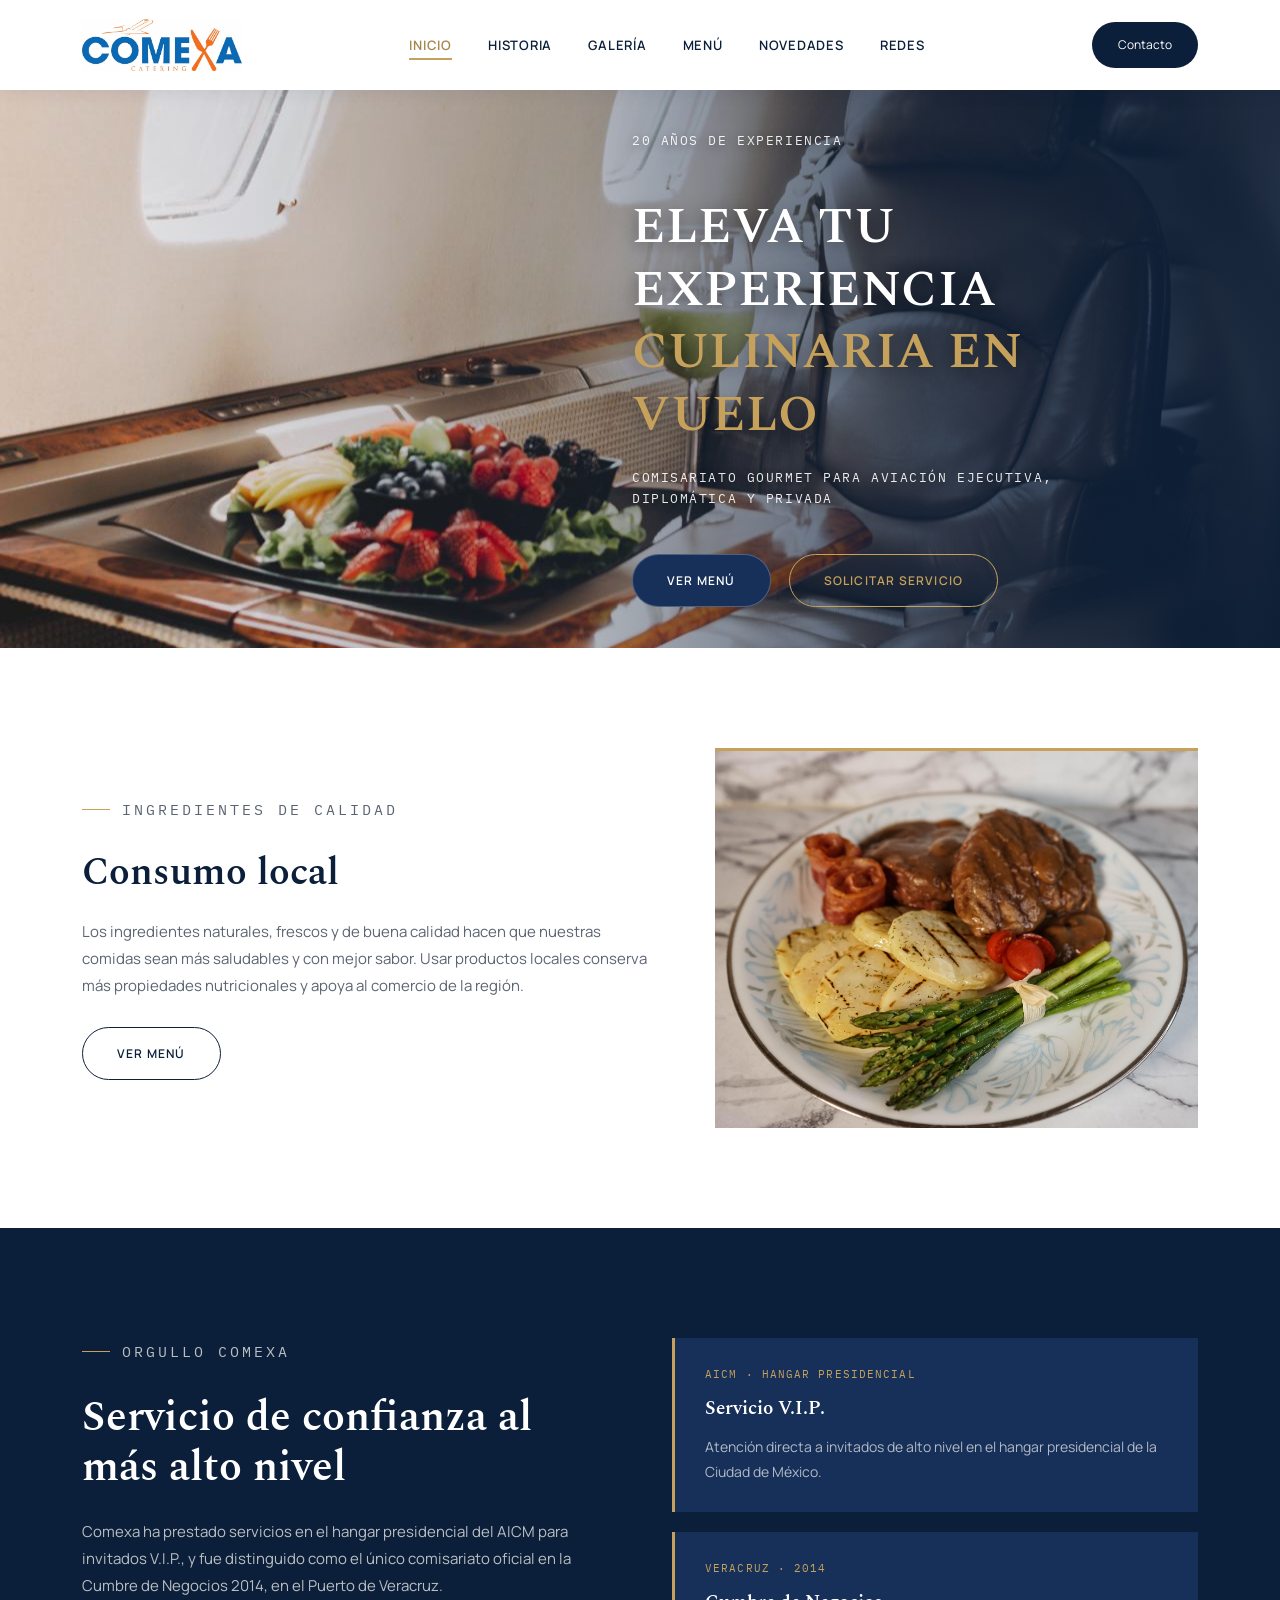
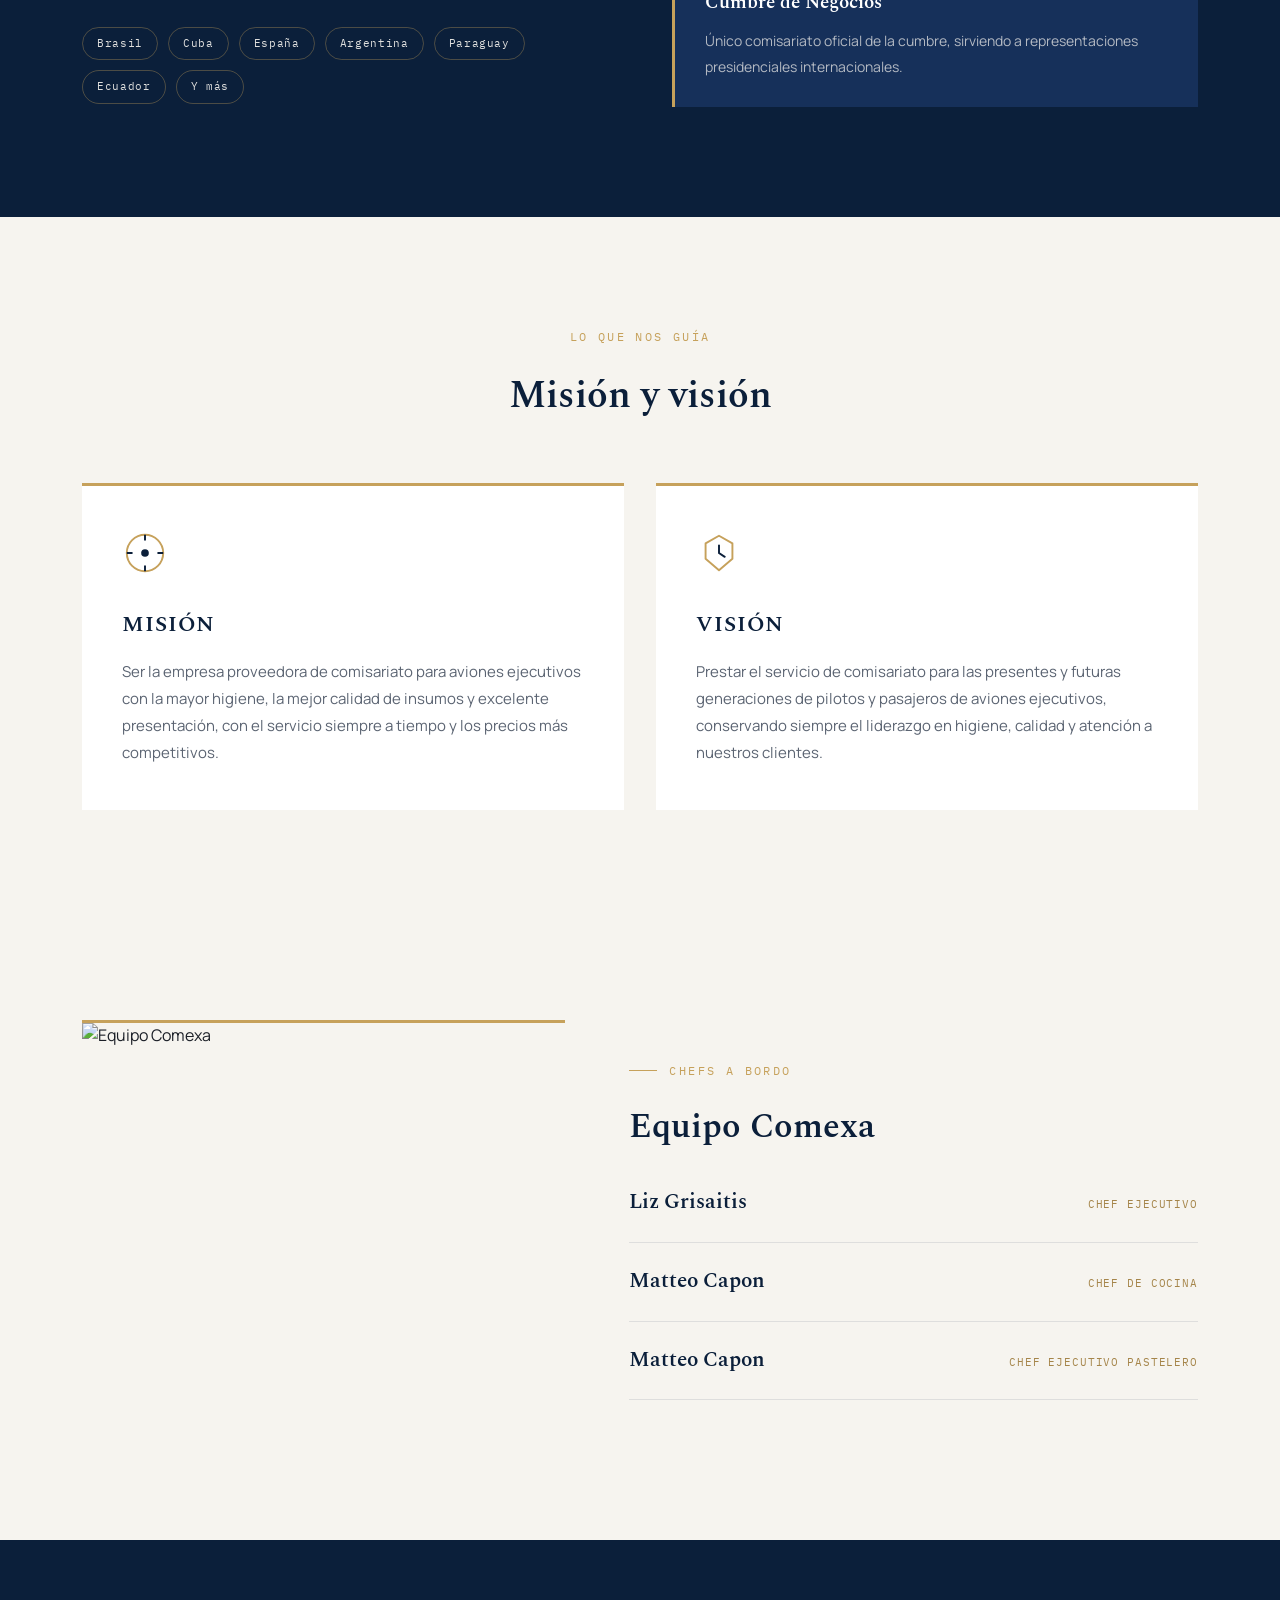
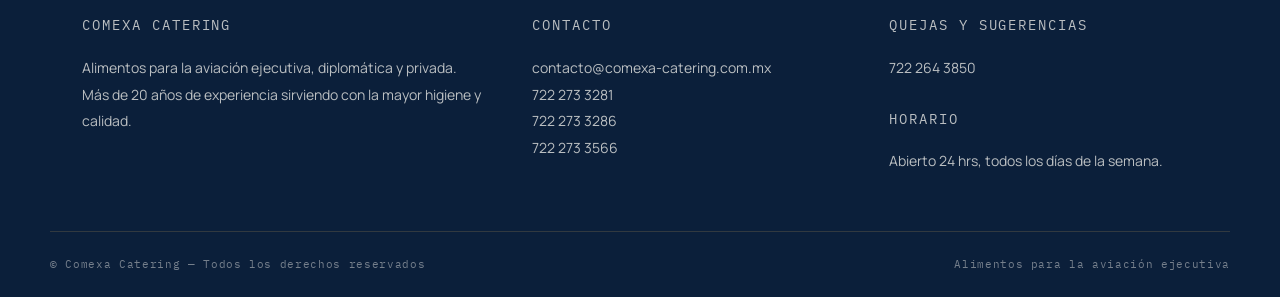
==== index.html @ ce6ea4fd "versión demo página pública" ====
<!DOCTYPE html>
<html lang="es">
<head>
<meta charset="UTF-8">
<meta name="viewport" content="width=device-width, initial-scale=1.0">
<title>COMEXA CATERING — Alimentos para la Aviación Ejecutiva</title>
<link rel="preconnect" href="https://fonts.googleapis.com">
<link href="https://fonts.googleapis.com/css2?family=Spectral:wght@400;500;600;700&family=Manrope:wght@400;500;600;700;800&family=IBM+Plex+Mono:wght@400;500&display=swap" rel="stylesheet">
<link rel="stylesheet" href="css/styles.css">
</head>
<body>

  <nav class="navbar">
    <div class="container">
      <a href="index.html" class="logo">
        <img src="images/logo.png" alt="Comexa Catering" class="logo-mark">
        <!-- <span class="logo-text">COMEXA<span>CATERING AVIACIÓN EJECUTIVA</span></span> -->
      </a>

      <ul class="nav-links" id="navLinks">
        <li><a href="index.html" class="active">Inicio</a></li>
        <li><a href="historia.html">Historia</a></li>
        <li><a href="galeria.html">Galería</a></li>
        <li><a href="menu.html">Menú</a></li>
        <li><a href="novedades.html">Novedades</a></li>

        <li><a href="qr.html">Redes</a></li>

      </ul>

      <a href="#contacto" class="nav-cta">Contacto</a>

      <button class="menu-toggle" id="menuToggle" aria-label="Abrir menú">
        <span></span><span></span><span></span>
      </button>
    </div>
  </nav>

  <section class="hero" id="inicio">
    <div class="hero-content">
      <p class="hero-eyebrow">20 años de experiencia</p>
      <h1>Eleva tu experiencia<br><em>culinaria en vuelo</em></h1>
      <p>Comisariato gourmet para aviación ejecutiva, diplomática y privada</p>
      <div class="hero-actions">
        <a href="menu.html" class="btn btn-primary">Ver menú</a>
        <a href="#contacto" class="btn btn-outline">Solicitar servicio</a>
      </div>
    </div>
  </section>

  <section class="local">
    <div class="container">
      <div class="local-content">
        <p class="section-eyebrow">Ingredientes de calidad</p>
        <h2>Consumo local</h2>
        <p>Los ingredientes naturales, frescos y de buena calidad hacen que nuestras comidas sean más saludables y con mejor sabor. Usar productos locales conserva más propiedades nutricionales y apoya al comercio de la región.</p>
        <a href="menu.html" class="btn btn-outline" style="color: var(--navy); border-color: var(--navy);">Ver menú</a>
      </div>
      <img src="images/consumo-local.jpg" alt="Consumo local Comexa" class="local-img">
    </div>
  </section>

  <section class="pride">
    <div class="container">
      <div>
        <p class="section-eyebrow">Orgullo Comexa</p>
        <h2>Servicio de confianza al más alto nivel</h2>
        <p>Comexa ha prestado servicios en el hangar presidencial del AICM para invitados V.I.P., y fue distinguido como el único comisariato oficial en la Cumbre de Negocios 2014, en el Puerto de Veracruz.</p>
        <div class="pride-tags">
          <span>Brasil</span>
          <span>Cuba</span>
          <span>España</span>
          <span>Argentina</span>
          <span>Paraguay</span>
          <span>Ecuador</span>
          <span>Y más</span>
        </div>
      </div>
      <div class="pride-cards">
        <div class="pride-card">
          <span class="stub">AICM · HANGAR PRESIDENCIAL</span>
          <h3>Servicio V.I.P.</h3>
          <p>Atención directa a invitados de alto nivel en el hangar presidencial de la Ciudad de México.</p>
        </div>
        <div class="pride-card">
          <span class="stub">VERACRUZ · 2014</span>
          <h3>Cumbre de Negocios</h3>
          <p>Único comisariato oficial de la cumbre, sirviendo a representaciones presidenciales internacionales.</p>
        </div>
      </div>
    </div>
  </section>

  <section class="mv">
    <div class="container">
      <div class="mv-header">
        <p class="section-eyebrow">Lo que nos guía</p>
        <h2>Misión y visión</h2>
      </div>
      <div class="mv-grid">
        <div class="mv-card">
          <svg class="mv-icon" viewBox="0 0 48 48" fill="none" xmlns="http://www.w3.org/2000/svg">
            <circle cx="24" cy="24" r="19" stroke="#C6A15B" stroke-width="2"/>
            <circle cx="24" cy="24" r="4" fill="#0B1F3A"/>
            <path d="M24 5V11M24 37V43M5 24H11M37 24H43" stroke="#0B1F3A" stroke-width="2"/>
          </svg>
          <h3>Misión</h3>
          <p>Ser la empresa proveedora de comisariato para aviones ejecutivos con la mayor higiene, la mejor calidad de insumos y excelente presentación, con el servicio siempre a tiempo y los precios más competitivos.</p>
        </div>
        <div class="mv-card">
          <svg class="mv-icon" viewBox="0 0 48 48" fill="none" xmlns="http://www.w3.org/2000/svg">
            <path d="M24 6L38 14V30L24 42L10 30V14L24 6Z" stroke="#C6A15B" stroke-width="2" stroke-linejoin="round"/>
            <path d="M24 16V24L30 28" stroke="#0B1F3A" stroke-width="2" stroke-linecap="round"/>
          </svg>
          <h3>Visión</h3>
          <p>Prestar el servicio de comisariato para las presentes y futuras generaciones de pilotos y pasajeros de aviones ejecutivos, conservando siempre el liderazgo en higiene, calidad y atención a nuestros clientes.</p>
        </div>
      </div>
    </div>
  </section>

  <section class="team">
    <div class="container">
      <img src="" alt="Equipo Comexa" class="team-img">  <!-- CAMBIAR FOTO-->
      <div>
        <p class="section-eyebrow">Chefs a bordo</p>
        <h2 style="font-family: var(--font-display); font-size: clamp(26px, 3vw, 34px); font-weight: 600; color: var(--navy); margin-bottom: 32px;">Equipo Comexa</h2>
        <div class="team-list">
          <div class="team-row">
            <h3>Liz Grisaitis</h3>
            <p>Chef Ejecutivo</p>
          </div>
          <div class="team-row">
            <h3>Matteo Capon</h3>
            <p>Chef de Cocina</p>
          </div>
          <div class="team-row">
            <h3>Matteo Capon</h3>
            <p>Chef Ejecutivo Pastelero</p>
          </div>
        </div>
      </div>
    </div>
  </section>

  <footer class="site-footer" id="contacto">
    <div class="container footer-grid">
      <div class="footer-brand">
        <p class="footer-label">Comexa Catering</p>
        <p>Alimentos para la aviación ejecutiva, diplomática y privada. Más de 20 años de experiencia sirviendo con la mayor higiene y calidad.</p>
      </div>
      <div>
        <p class="footer-label">Contacto</p>
        <a href="mailto:contacto@comexa-catering.com.mx">contacto@comexa-catering.com.mx</a>
        <p>722 273 3281</p>
        <p>722 273 3286</p>
        <p>722 273 3566</p>
      </div>
      <div>
        <p class="footer-label">Quejas y sugerencias</p>
        <p>722 264 3850</p>
        <p class="footer-label" style="margin-top:24px;">Horario</p>
        <p>Abierto 24 hrs, todos los días de la semana.</p>
      </div>
    </div>
    <div class="footer-bottom container">
      <span>© Comexa Catering — Todos los derechos reservados</span>
      <span>Alimentos para la aviación ejecutiva</span>
    </div>
  </footer>

  <script>
    const toggle = document.getElementById('menuToggle');
    const links = document.getElementById('navLinks');
    toggle.addEventListener('click', () => links.classList.toggle('open'));
  </script>

</body>
</html>
---- css/styles.css ----
/* ============ 1. VARIABLES DE DISEÑO ============ */
  :root{
    --navy: #0B1F3A;
    --navy-light: #16305A;
    --gold: #C6A15B;
    --gold-dim: #A5854A;
    --cream: #F6F4EF;
    --ink: #1B1F27;
    --slate: #5B6472;
    --white: #FFFFFF;

    --font-display: 'Spectral', serif;
    --font-body: 'Manrope', sans-serif;
    --font-mono: 'IBM Plex Mono', monospace;
  }

  *{ margin:0; padding:0; box-sizing:border-box; }

  body{
    font-family: var(--font-body);
    color: var(--ink);
    background: var(--cream);
    line-height: 1.6;
  }

  a{ text-decoration:none; color:inherit; }
  img{ max-width:100%; display:block; }

  .container{
    max-width: 1180px;
    margin: 0 auto;
    padding: 0 32px;
  }

  /* ============ 2. FRANJA "STATUS DE VUELO" ============ */
  .flight-strip{
    background: var(--navy);
    color: var(--gold);
    font-family: var(--font-mono);
    font-size: 12px;
    letter-spacing: 0.08em;
    padding: 8px 0;
    border-bottom: 1px solid rgba(198,161,91,0.25);
  }

  .flight-strip .container{
    display: flex;
    justify-content: space-between;
    align-items: center;
    flex-wrap: wrap;
    gap: 6px;
  }

  .flight-strip span{
    color: rgba(246,244,239,0.75);
  }

  .flight-strip strong{
    color: var(--gold);
    font-weight: 500;
  }

  /* ============ 3. NAVBAR ============ */
  .navbar{
    background: var(--white);
    position: sticky;
    top: 0;
    z-index: 100;
    box-shadow: 0 2px 16px rgba(11,31,58,0.08);
  }

  .navbar .container{
    display: flex;
    align-items: center;
    justify-content: space-between;
    height: 90px;
  }

  .logo{
    display: flex;
    align-items: center;
    gap: 12px;
  }

  .logo-mark{
    width: 160px;
    height: 160px;
    flex-shrink: 0;
    object-fit: contain;
  }

  .logo-text{
    font-family: var(--font-display);
    font-size: 21px;
    font-weight: 600;
    color: var(--navy);
    letter-spacing: 0.02em;
    line-height: 1.1;
  }

  .logo-text span{
    display:block;
    font-family: var(--font-mono);
    font-size: 9px;
    font-weight: 400;
    letter-spacing: 0.14em;
    color: var(--gold-dim);
    margin-top: 3px;
  }

  .nav-links{
    display: flex;
    align-items: center;
    gap: 36px;
    list-style: none;
  }

  .nav-links a{
    font-size: 13px;
    font-weight: 600;
    color: var(--navy);
    letter-spacing: 0.06em;
    text-transform: uppercase;
    position: relative;
    padding: 6px 0;
    transition: color 0.25s ease;
  }

  .nav-links a::after{
    content:'';
    position: absolute;
    bottom: 0;
    left: 0;
    width: 0;
    height: 2px;
    background: var(--gold);
    transition: width 0.25s ease;
  }

  .nav-links a.active{
    color: var(--gold-dim);
  }

  .nav-links a.active::after{
    width: 100%;
  }

  .nav-links a:hover{
    color: var(--gold-dim);
  }

  .nav-links a:hover::after{
    width: 100%;
  }

  .nav-cta{
    background: var(--navy);
    color: var(--white) !important;
    padding: 13px 26px !important;
    border-radius: 30px;
    font-size: 12px !important;
  }

  .nav-cta::after{ display:none; }

  .nav-cta:hover{
    background: var(--gold-dim);
    color: var(--navy) !important;
  }

  .menu-toggle{
    display:none;
    background:none;
    border:none;
    cursor:pointer;
    width: 28px;
    height: 20px;
    flex-direction: column;
    justify-content: space-between;
  }

  .menu-toggle span{
    display:block;
    height: 2px;
    background: var(--navy);
    width: 100%;
  }

  /* ============ 4. HERO ============ */
  .hero{
    position: relative;
    min-height: clamp(440px, 62vh, 620px);
    display: flex;
    align-items: center;
    justify-content: flex-end;
    background: var(--navy);
    overflow: hidden;
    text-align: left;
  }

  .hero::before{
    content:'';
    position: absolute;
    inset: 0;
    background: url('../images/hero-bg.jpg');
    background-size: cover;
    background-position: center;
  }

  .hero::after{
    content:'';
    position: absolute;
    inset: 0;
    background: linear-gradient(to right, transparent 0%, rgba(11,31,58,0.25) 45%, rgba(11,31,58,0.72) 72%, rgba(11,31,58,0.85) 100%);
  }

  .hero-content{
    position: relative;
    z-index: 2;
    max-width: 680px;
    padding: 0 60px 0 32px;
    display: flex;
    flex-direction: column;
    align-items: flex-start;
  }

  .hero-eyebrow{
    font-family: var(--font-mono);
    font-size: 12px;
    letter-spacing: 0.24em;
    color: rgba(255,255,255,0.9);
    text-transform: uppercase;
    margin-bottom: 22px;
    text-shadow: 0 2px 10px rgba(0,0,0,0.4);
  }

  .hero h1{
    font-family: var(--font-display);
    font-size: clamp(32px, 4.2vw, 50px);
    font-weight: 600;
    color: var(--white);
    text-transform: uppercase;
    letter-spacing: 0.01em;
    line-height: 1.25;
    margin-bottom: 22px;
    text-shadow: 0 4px 18px rgba(0,0,0,0.5);
  }

  .hero h1 em{
    font-style: normal;
    color: var(--gold);
  }

  .hero p{
    font-family: var(--font-mono);
    font-size: 13px;
    letter-spacing: 0.12em;
    text-transform: uppercase;
    color: rgba(255,255,255,0.9);
    max-width: 520px;
    margin-bottom: 44px;
    text-shadow: 0 2px 10px rgba(0,0,0,0.4);
  }

  .hero-actions{
    display: flex;
    gap: 18px;
    flex-wrap: wrap;
    justify-content: flex-start;
  }

  .btn{
    display: inline-flex;
    align-items: center;
    gap: 10px;
    padding: 16px 34px;
    font-size: 12px;
    font-weight: 600;
    letter-spacing: 0.1em;
    text-transform: uppercase;
    border-radius: 30px;
    transition: all 0.25s ease;
  }

  .btn-primary{
    background: var(--navy-light);
    border: 1px solid rgba(246,244,239,0.25);
    color: var(--white);
  }

  .btn-primary:hover{
    background: var(--gold);
    color: var(--navy);
    border-color: var(--gold);
  }

  .btn-outline{
    border: 1px solid var(--gold);
    color: var(--gold);
  }

  .btn-outline:hover{
    background: var(--gold);
    color: var(--navy);
  }

  /* ============ 6. ORGULLO COMEXA ============ */
  .pride{
    background: var(--navy);
    padding: 110px 0;
    position: relative;
  }

  .pride .container{
    display: grid;
    grid-template-columns: 1fr 1fr;
    gap: 64px;
    align-items: start;
  }

  .section-eyebrow{
    font-family: var(--font-mono);
    font-size: 12px;
    letter-spacing: 0.2em;
    text-transform: uppercase;
    color: var(--gold);
    display: flex;
    align-items: center;
    gap: 12px;
    margin-bottom: 20px;
  }

  .section-eyebrow::before{
    content:'';
    width: 28px;
    height: 1px;
    background: var(--gold);
  }

  .pride h2{
    font-family: var(--font-display);
    font-size: clamp(30px, 3.4vw, 42px);
    font-weight: 600;
    color: var(--white);
    line-height: 1.2;
    margin-bottom: 24px;
  }

  .pride p{
    color: rgba(246,244,239,0.75);
    font-size: 15px;
    line-height: 1.8;
    margin-bottom: 28px;
  }

  .pride-tags{
    display: flex;
    flex-wrap: wrap;
    gap: 10px;
  }

  .pride-tags span{
    font-family: var(--font-mono);
    font-size: 11px;
    letter-spacing: 0.06em;
    color: rgba(246,244,239,0.9);
    border: 1px solid rgba(198,161,91,0.35);
    padding: 7px 14px;
    border-radius: 20px;
  }

  .pride-cards{
    display: flex;
    flex-direction: column;
    gap: 20px;
  }

  .pride-card{
    background: var(--navy-light);
    border-left: 3px solid var(--gold);
    padding: 28px 30px;
  }

  .pride-card .stub{
    font-family: var(--font-mono);
    font-size: 11px;
    letter-spacing: 0.1em;
    color: var(--gold);
    margin-bottom: 10px;
    display: block;
  }

  .pride-card h3{
    font-family: var(--font-display);
    font-size: 19px;
    font-weight: 600;
    color: var(--white);
    margin-bottom: 10px;
  }

  .pride-card p{
    font-size: 14px;
    color: rgba(246,244,239,0.7);
    margin: 0;
  }

  /* ============ 7. MISIÓN / VISIÓN ============ */
  .mv{
    background: var(--cream);
    padding: 110px 0;
  }

  .mv-header{
    text-align: center;
    max-width: 560px;
    margin: 0 auto 56px;
  }

  .mv-header .section-eyebrow{
    justify-content: center;
  }

  .mv-header .section-eyebrow::before{ display:none; }

  .mv-header h2{
    font-family: var(--font-display);
    font-size: clamp(28px, 3.2vw, 38px);
    font-weight: 600;
    color: var(--navy);
  }

  .mv-grid{
    display: grid;
    grid-template-columns: 1fr 1fr;
    gap: 32px;
  }

  .mv-card{
    background: var(--white);
    border-top: 3px solid var(--gold);
    padding: 44px 40px;
  }

  .mv-icon{
    width: 46px;
    height: 46px;
    margin-bottom: 24px;
  }

  .mv-card h3{
    font-family: var(--font-display);
    font-size: 22px;
    font-weight: 600;
    color: var(--navy);
    margin-bottom: 16px;
    text-transform: uppercase;
    letter-spacing: 0.04em;
  }

  .mv-card p{
    font-size: 15px;
    color: var(--slate);
    line-height: 1.8;
  }
  /* ============ 8. ENCABEZADO DE PÁGINA INTERIOR ============ */
  .page-header{
    background: var(--navy);
    padding: 64px 0 56px;
    text-align: center;
  }

  .page-header .section-eyebrow{
    justify-content: center;
  }

  .page-header .section-eyebrow::before{ display:none; }

  .page-header h1{
    font-family: var(--font-display);
    font-size: clamp(30px, 3.6vw, 44px);
    font-weight: 600;
    color: var(--white);
  }

  /* ============ 9. PLACEHOLDER (secciones por construir) ============ */
  .placeholder{
    background: var(--cream);
    padding: 100px 0;
    text-align: center;
  }

  .placeholder p{
    font-family: var(--font-mono);
    font-size: 13px;
    letter-spacing: 0.08em;
    color: var(--slate);
    text-transform: uppercase;
  }

  /* ============ 6.5 CONSUMO LOCAL ============ */
  .local{
    background: var(--white);
    padding: 100px 0;
  }

  .local .container{
    display: grid;
    grid-template-columns: 1fr 0.85fr;
    gap: 64px;
    align-items: center;
  }

  .local-img{
    width: 100%;
    height: 380px;
    object-fit: cover;
    border-top: 3px solid var(--gold);
  }

  .local-content h2{
    font-family: var(--font-display);
    font-size: clamp(28px, 3.4vw, 38px);
    font-weight: 600;
    color: var(--navy);
    line-height: 1.2;
    margin-bottom: 22px;
  }

  .local-content p{
    color: var(--slate);
    font-size: 15px;
    line-height: 1.8;
    margin-bottom: 28px;
  }

  /* ============ 7. ORGULLO / MISIÓN / VISIÓN ============ */

  /* ============ 7.5 EQUIPO COMEXA ============ */
  .team{
    background: var(--cream);
    padding: 100px 0;
  }

  .team .container{
    display: grid;
    grid-template-columns: 0.85fr 1fr;
    gap: 64px;
    align-items: center;
  }

  .team-img{
    width: 100%;
    height: 420px;
    object-fit: cover;
    border-top: 3px solid var(--gold);
  }

  .team-list{
    display: flex;
    flex-direction: column;
  }

  .team-row{
    display: flex;
    align-items: baseline;
    justify-content: space-between;
    gap: 20px;
    padding: 22px 0;
    border-bottom: 1px solid rgba(11,31,58,0.1);
  }

  .team-row:first-child{
    padding-top: 0;
  }

  .team-row h3{
    font-family: var(--font-display);
    font-size: 21px;
    font-weight: 600;
    color: var(--navy);
  }

  .team-row p{
    font-family: var(--font-mono);
    font-size: 11px;
    letter-spacing: 0.08em;
    text-transform: uppercase;
    color: var(--gold-dim);
    white-space: nowrap;
  }

  /* ============ 10. HISTORIA NARRATIVA ============ */
  .story{
    background: var(--white);
    padding: 90px 0;
  }

  .story .container{
    display: grid;
    grid-template-columns: 0.8fr 1.2fr;
    gap: 64px;
    align-items: start;
  }

  .story h2{
    font-family: var(--font-display);
    font-size: clamp(26px, 3vw, 34px);
    font-weight: 600;
    color: var(--navy);
    position: sticky;
    top: 120px;
  }

  .story-text p{
    font-size: 15px;
    color: var(--slate);
    line-height: 1.85;
    margin-bottom: 20px;
  }

  .story-img{
    margin-top: 32px;
    width: 100%;
    height: 320px;
    object-fit: cover;
  }

  /* ============ 11. FOOTER / CONTACTO ============ */
  .site-footer{
    background: var(--navy);
    padding: 72px 0 0;
  }

  .footer-grid{
    display: grid;
    grid-template-columns: 1.3fr 1fr 1fr;
    gap: 48px;
    padding-bottom: 56px;
    border-bottom: 1px solid rgba(198,161,91,0.2);
  }

  .footer-label{
    font-family: var(--font-mono);
    font-size: 12px;
    letter-spacing: 0.14em;
    text-transform: uppercase;
    color: var(--gold);
    margin-bottom: 16px;
  }

  .footer-grid a,
  .footer-grid p{
    color: rgba(246,244,239,0.75);
    font-size: 14px;
    line-height: 1.9;
  }

  .footer-grid a{
    display: block;
    transition: color 0.2s ease;
  }

  .footer-grid a:hover{
    color: var(--gold);
  }

  .footer-brand .logo-text{ color: var(--white); }

  .footer-bottom{
    padding: 24px 0;
    display: flex;
    justify-content: space-between;
    flex-wrap: wrap;
    gap: 10px;
    font-family: var(--font-mono);
    font-size: 11px;
    letter-spacing: 0.06em;
    color: rgba(246,244,239,0.45);
  }

  /* ============ 12. MENÚ ============ */
  .menu-nav{
    background: var(--white);
    position: sticky;
    top: 90px;
    z-index: 90;
    border-bottom: 1px solid rgba(11,31,58,0.08);
    box-shadow: 0 4px 12px rgba(11,31,58,0.04);
  }

  .menu-nav .container{
    display: flex;
    gap: 8px;
    overflow-x: auto;
    padding-top: 14px;
    padding-bottom: 14px;
    scrollbar-width: none;
  }

  .menu-nav .container::-webkit-scrollbar{ display:none; }

  .menu-nav a{
    font-family: var(--font-mono);
    font-size: 11px;
    letter-spacing: 0.08em;
    text-transform: uppercase;
    color: var(--slate);
    white-space: nowrap;
    padding: 8px 16px;
    border-radius: 20px;
    border: 1px solid rgba(11,31,58,0.12);
    transition: all 0.2s ease;
  }

  .menu-nav a:hover{
    border-color: var(--gold);
    color: var(--gold-dim);
  }

  .menu-group{
    padding: 76px 0;
    scroll-margin-top: 150px;
  }

  .menu-group.alt{
    background: var(--cream);
  }

  .menu-group-head{
    text-align: center;
    max-width: 560px;
    margin: 0 auto 52px;
  }

  .menu-group-head .section-eyebrow{ justify-content: center; }
  .menu-group-head .section-eyebrow::before{ display:none; }

  .menu-group-head h2{
    font-family: var(--font-display);
    font-size: clamp(28px, 3.2vw, 38px);
    font-weight: 600;
    color: var(--navy);
  }

  .menu-sub-grid{
    display: grid;
    grid-template-columns: 1fr 1fr;
    gap: 44px 64px;
  }

  .menu-sub{ break-inside: avoid; margin-bottom: 8px; }

  .menu-sub h3{
    font-family: var(--font-mono);
    font-size: 12px;
    letter-spacing: 0.1em;
    text-transform: uppercase;
    color: var(--gold-dim);
    padding-bottom: 10px;
    margin-bottom: 14px;
    border-bottom: 1px solid rgba(198,161,91,0.35);
  }

  .menu-sub .note{
    font-size: 12px;
    color: var(--slate);
    font-style: italic;
    margin-bottom: 14px;
    margin-top: -6px;
  }

  .menu-items{
    list-style: none;
  }

  .menu-items li{
    padding: 9px 0;
    border-bottom: 1px solid rgba(11,31,58,0.07);
    font-size: 14.5px;
    color: var(--ink);
  }

  .menu-items li:last-child{ border-bottom: none; }

  .menu-items li .desc{
    display: block;
    font-size: 12.5px;
    color: var(--slate);
    margin-top: 2px;
    font-style: italic;
  }

  .menu-cta{
    text-align: center;
    padding: 90px 0;
    background: var(--navy);
  }

  .menu-cta p{
    font-family: var(--font-mono);
    font-size: 12px;
    letter-spacing: 0.16em;
    text-transform: uppercase;
    color: var(--gold);
    margin-bottom: 18px;
  }

  .menu-cta h2{
    font-family: var(--font-display);
    font-size: clamp(24px, 2.8vw, 32px);
    color: var(--white);
    margin-bottom: 28px;
  }

  /* ============ 13. GALERÍA ============ */
  .gallery{
    background: var(--white);
    padding: 90px 0 110px;
  }

  .gallery-grid{
    display: grid;
    grid-template-columns: repeat(4, 1fr);
    grid-auto-rows: 220px;
    gap: 14px;
  }

  .gallery-item{
    position: relative;
    overflow: hidden;
    background: var(--cream);
  }

  .gallery-item img{
    width: 100%;
    height: 100%;
    object-fit: cover;
    transition: transform 0.5s ease;
  }

  .gallery-item:hover img{
    transform: scale(1.06);
  }

  .gallery-item::after{
    content:'';
    position: absolute;
    inset: 0;
    box-shadow: inset 0 0 0 1px rgba(198,161,91,0);
    transition: box-shadow 0.25s ease;
    pointer-events: none;
  }

  .gallery-item:hover::after{
    box-shadow: inset 0 0 0 2px var(--gold);
  }

  .gallery-item .cap{
    position: absolute;
    left: 0;
    right: 0;
    bottom: 0;
    padding: 14px 16px;
    font-family: var(--font-mono);
    font-size: 10px;
    letter-spacing: 0.08em;
    text-transform: uppercase;
    color: var(--white);
    background: linear-gradient(to top, rgba(11,31,58,0.75), transparent);
    opacity: 0;
    transition: opacity 0.25s ease;
  }

  .gallery-item:hover .cap{
    opacity: 1;
  }

  .g-wide{ grid-column: span 2; }
  .g-tall{ grid-row: span 2; }
  .g-big{ grid-column: span 2; grid-row: span 2; }

  /* ============ 14. PÁGINA QR / REDES ============ */
  .qr-page{
    min-height: 100vh;
    display: flex;
    align-items: center;
    justify-content: center;
    background: var(--navy);
    padding: 48px 24px;
  }

  .qr-card{
    max-width: 420px;
    width: 100%;
    text-align: center;
  }

  .qr-logo{
    width: 170px;
    height: 170px;
    margin: 0 auto 28px;
    object-fit: contain;
  }

  .qr-card .section-eyebrow{
    justify-content: center;
  }

  .qr-card .section-eyebrow::before{ display:none; }

  .qr-card h1{
    font-family: var(--font-display);
    font-size: clamp(26px, 6vw, 34px);
    font-weight: 600;
    color: var(--white);
    margin-bottom: 18px;
    line-height: 1.25;
  }

  .qr-card p{
    color: rgba(246,244,239,0.75);
    font-size: 14.5px;
    line-height: 1.8;
    margin-bottom: 40px;
  }

  .qr-social{
    display: flex;
    flex-direction: column;
    gap: 14px;
    margin-bottom: 36px;
  }

  .qr-social a{
    display: flex;
    align-items: center;
    gap: 14px;
    background: var(--navy-light);
    border: 1px solid rgba(198,161,91,0.25);
    padding: 17px 22px;
    text-align: left;
    transition: all 0.25s ease;
  }

  .qr-social a:hover{
    border-color: var(--gold);
    background: rgba(198,161,91,0.08);
  }

  .qr-social svg{
    width: 22px;
    height: 22px;
    flex-shrink: 0;
    color: var(--gold);
  }

  .qr-social .handle{
    display: flex;
    flex-direction: column;
  }

  .qr-social .platform{
    font-family: var(--font-mono);
    font-size: 10.5px;
    letter-spacing: 0.1em;
    text-transform: uppercase;
    color: var(--gold);
    margin-bottom: 3px;
  }

  .qr-social .user{
    font-size: 14px;
    color: var(--white);
    font-weight: 500;
  }

  .qr-card .btn-outline{
    width: 100%;
    justify-content: center;
  }

  @media (max-width: 860px){
    .gallery-grid{
      grid-template-columns: repeat(2, 1fr);
      grid-auto-rows: 180px;
    }
    .g-big{ grid-column: span 2; grid-row: span 2; }
    .menu-sub-grid{ grid-template-columns: 1fr; gap: 36px; }
    .menu-nav{ top: 0; }
    .story .container{ grid-template-columns: 1fr; gap: 24px; }
    .story h2{ position: static; }
    .footer-grid{ grid-template-columns: 1fr; gap: 32px; }
    .pride .container{ grid-template-columns: 1fr; gap: 44px; }
    .mv-grid{ grid-template-columns: 1fr; }
    .local .container{ grid-template-columns: 1fr; gap: 32px; }
    .local-img{ order: -1; height: 260px; }
    .team .container{ grid-template-columns: 1fr; gap: 32px; }
    .team-img{ height: 260px; }
    .nav-links{
      position: fixed;
      top: 90px;
      left: 0;
      right: 0;
      background: var(--white);
      flex-direction: column;
      align-items: flex-start;
      gap: 0;
      padding: 8px 32px 24px;
      transform: translateY(-140%);
      transition: transform 0.3s ease;
      box-shadow: 0 12px 20px rgba(11,31,58,0.08);
    }
    .nav-links.open{ transform: translateY(0); }
    .nav-links li{ width:100%; border-bottom: 1px solid rgba(11,31,58,0.08); }
    .nav-links a{ display:block; padding: 16px 0; }
    .nav-cta{ padding: 11px 20px !important; font-size: 11px !important; }
    .menu-toggle{ display:flex; }
    .flight-strip .container{ font-size: 10px; }
  }

  @media (max-width: 600px){
    .hero{
      min-height: auto;
      align-items: flex-start;
      padding: 56px 0 48px;
    }
    .hero::after{
      background: linear-gradient(180deg, rgba(11,31,58,0.55) 0%, rgba(11,31,58,0.72) 60%, rgba(11,31,58,0.88) 100%);
    }
    .hero-content{
      max-width: 100%;
      padding: 0 24px;
    }
    .hero-eyebrow{
      font-size: 10.5px;
      letter-spacing: 0.16em;
      margin-bottom: 14px;
    }
    .hero h1{
      font-size: 28px;
      line-height: 1.3;
      margin-bottom: 16px;
    }
    .hero p{
      font-size: 11.5px;
      letter-spacing: 0.06em;
      margin-bottom: 28px;
    }
    .hero-actions{
      flex-direction: column;
      width: 100%;
      gap: 12px;
    }
    .hero-actions .btn{
      width: 100%;
      justify-content: center;
    }
  }
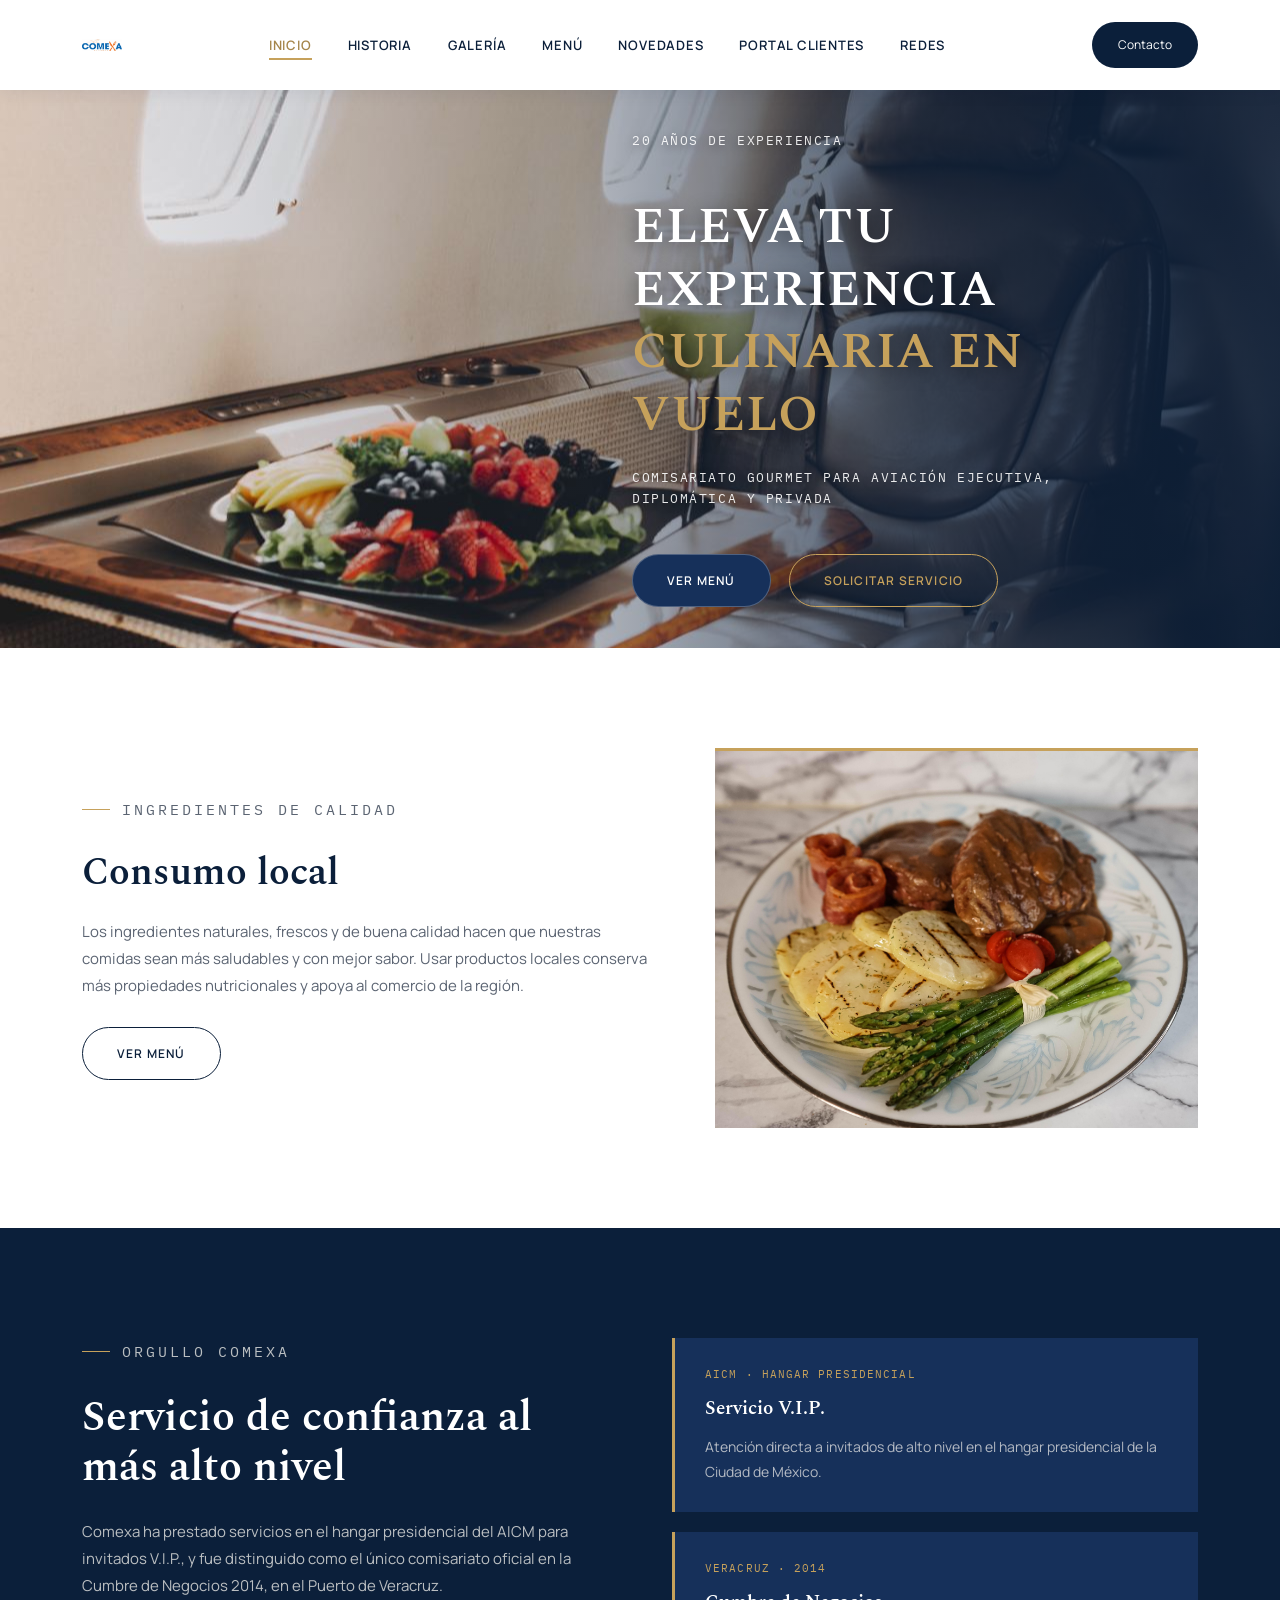
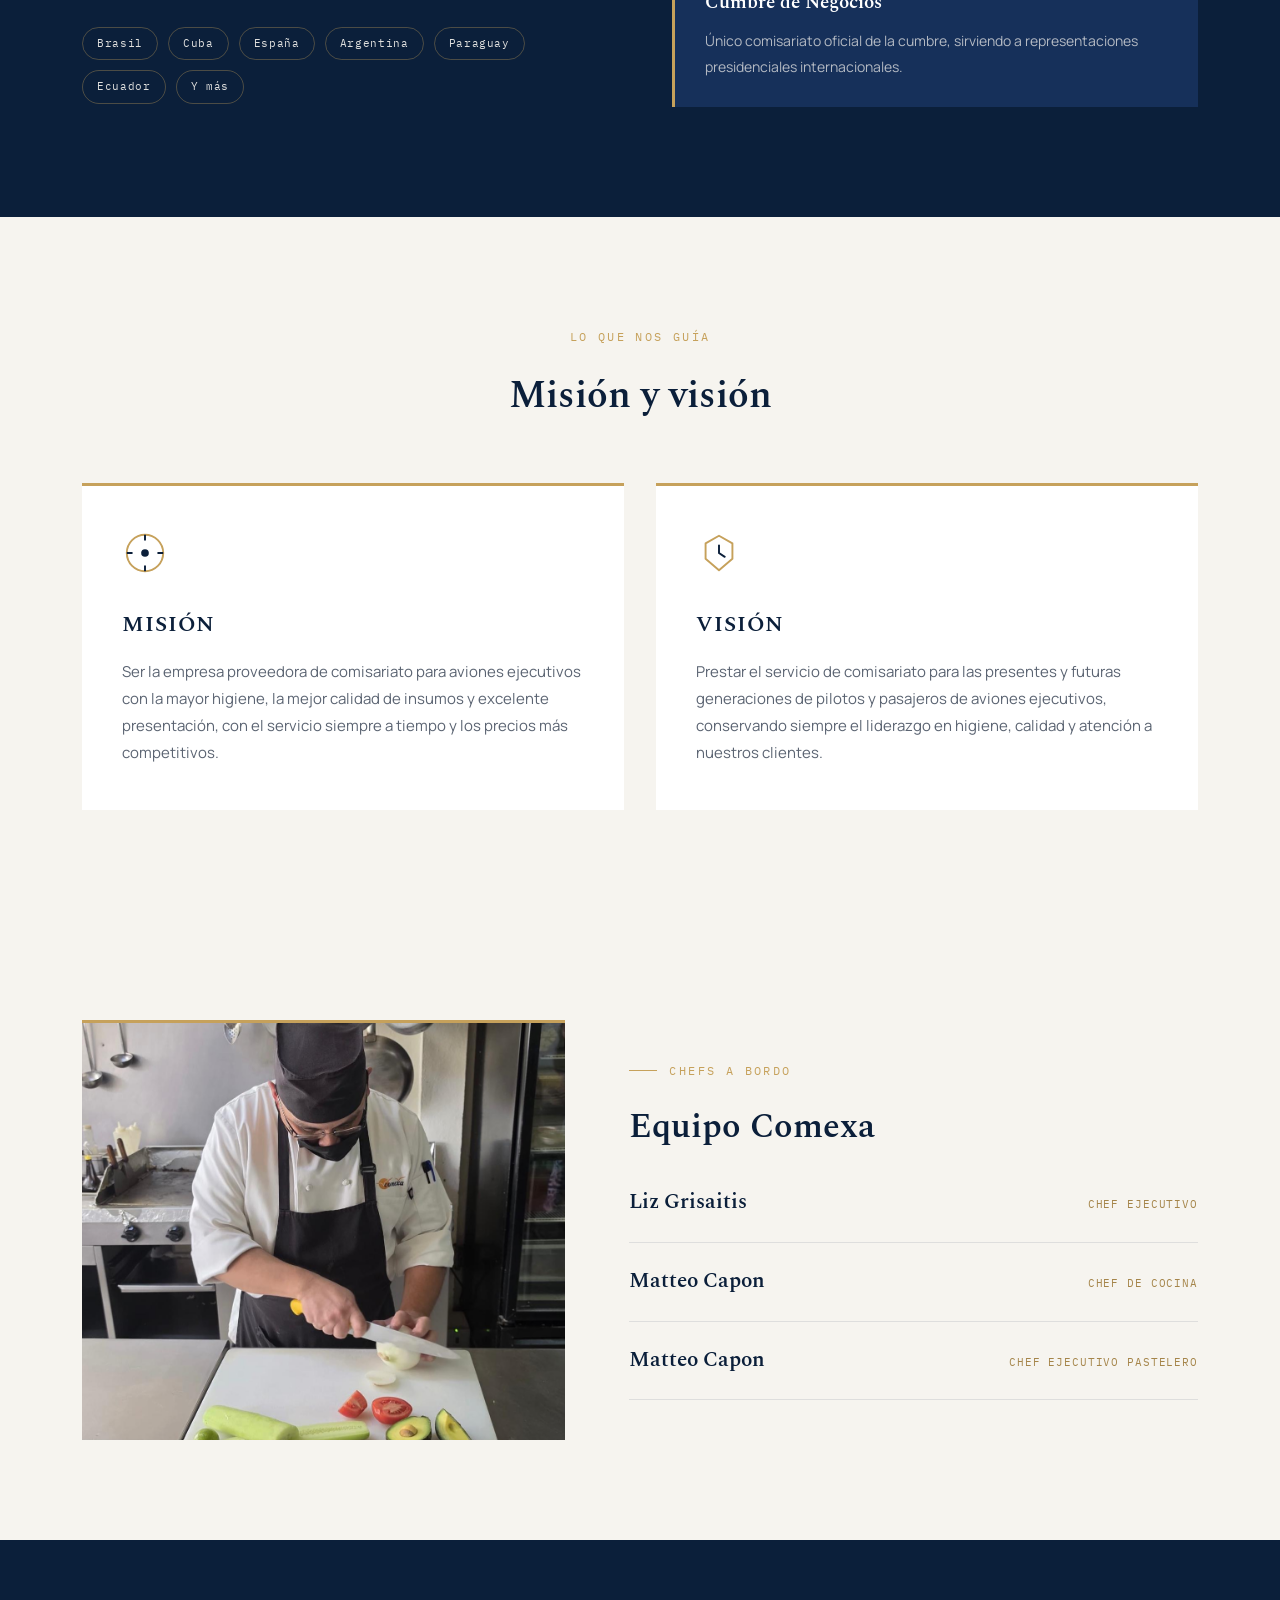
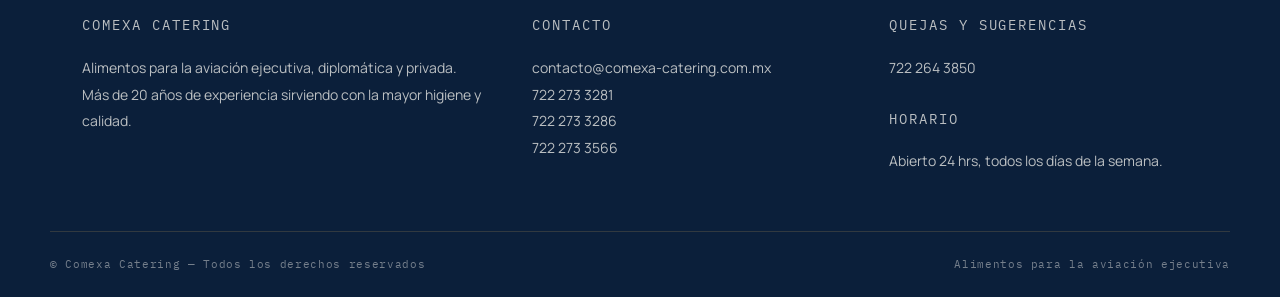
==== commit 5453ea70: "formularios cfdi" ====
--- a/index.html
+++ b/index.html
@@ -21,9 +21,9 @@
         <li><a href="index.html" class="active">Inicio</a></li>
         <li><a href="historia.html">Historia</a></li>
         <li><a href="galeria.html">Galería</a></li>
-        <li><a href="menu.html">Menú</a></li>
+        <li><a href="menu_comexa.pdf" target="_blank" rel="noopener">Menú</a></li>
         <li><a href="novedades.html">Novedades</a></li>
-
+        <li><a href="portal-clientes.html">Portal Clientes</a></li>
         <li><a href="qr.html">Redes</a></li>
 
       </ul>
@@ -42,7 +42,7 @@
       <h1>Eleva tu experiencia<br><em>culinaria en vuelo</em></h1>
       <p>Comisariato gourmet para aviación ejecutiva, diplomática y privada</p>
       <div class="hero-actions">
-        <a href="menu.html" class="btn btn-primary">Ver menú</a>
+        <a href="menu_comexa.pdf" target="_blank" rel="noopener" class="btn btn-primary">Ver menú</a>
         <a href="#contacto" class="btn btn-outline">Solicitar servicio</a>
       </div>
     </div>
@@ -54,7 +54,7 @@
         <p class="section-eyebrow">Ingredientes de calidad</p>
         <h2>Consumo local</h2>
         <p>Los ingredientes naturales, frescos y de buena calidad hacen que nuestras comidas sean más saludables y con mejor sabor. Usar productos locales conserva más propiedades nutricionales y apoya al comercio de la región.</p>
-        <a href="menu.html" class="btn btn-outline" style="color: var(--navy); border-color: var(--navy);">Ver menú</a>
+        <a href="menu_comexa.pdf" target="_blank" rel="noopener" class="btn btn-outline" style="color: var(--navy); border-color: var(--navy);">Ver menú</a>
       </div>
       <img src="images/consumo-local.jpg" alt="Consumo local Comexa" class="local-img">
     </div>
@@ -121,7 +121,7 @@
 
   <section class="team">
     <div class="container">
-      <img src="" alt="Equipo Comexa" class="team-img">  <!-- CAMBIAR FOTO-->
+      <img src="images/equipo-comexa.jpeg" alt="Equipo Comexa" class="team-img">  <!-- CAMBIAR FOTO-->
       <div>
         <p class="section-eyebrow">Chefs a bordo</p>
         <h2 style="font-family: var(--font-display); font-size: clamp(26px, 3vw, 34px); font-weight: 600; color: var(--navy); margin-bottom: 32px;">Equipo Comexa</h2>
--- a/css/styles.css
+++ b/css/styles.css
@@ -83,8 +83,8 @@
   }
 
   .logo-mark{
-    width: 160px;
-    height: 160px;
+    width: 40px;
+    height: 40px;
     flex-shrink: 0;
     object-fit: contain;
   }
@@ -462,6 +462,26 @@
     color: var(--slate);
     line-height: 1.8;
   }
+
+  .mv-card .btn{
+    margin-top: 22px;
+  }
+
+  /* ============ 7.6 PORTAL CLIENTES — texto introductorio ============ */
+  .portal-intro{
+    background: var(--white);
+    padding: 64px 0 8px;
+    text-align: center;
+  }
+
+  .portal-intro p{
+    max-width: 620px;
+    margin: 0 auto;
+    color: var(--slate);
+    font-size: 15.5px;
+    line-height: 1.85;
+  }
+
   /* ============ 8. ENCABEZADO DE PÁGINA INTERIOR ============ */
   .page-header{
     background: var(--navy);
@@ -896,8 +916,8 @@
   }
 
   .qr-logo{
-    width: 170px;
-    height: 170px;
+    width: 64px;
+    height: 64px;
     margin: 0 auto 28px;
     object-fit: contain;
   }
@@ -1055,4 +1075,383 @@
       width: 100%;
       justify-content: center;
     }
-  }+  }
+
+/* ============================================================
+   PORTAL CLIENTES — FACTURACIÓN
+   Clases nuevas con prefijo portal- / invoice- / fiscal-
+   No modifica ninguna regla existente del sitio.
+   ============================================================ */
+
+.portal-wrap{
+  background: var(--cream);
+  padding: 70px 0 110px;
+}
+
+.portal-panel{
+  background: var(--white);
+  border-top: 3px solid var(--gold);
+  max-width: 620px;
+  margin: 0 auto;
+  padding: 44px 40px;
+}
+
+.portal-panel-head{
+  margin-bottom: 32px;
+}
+
+.portal-panel-head h2{
+  font-family: var(--font-display);
+  font-size: 22px;
+  font-weight: 600;
+  color: var(--navy);
+  margin-bottom: 10px;
+}
+
+.portal-panel-head p{
+  font-size: 14px;
+  color: var(--slate);
+  line-height: 1.7;
+}
+
+.portal-step{
+  animation: portalFade 0.25s ease;
+}
+
+.portal-step[hidden]{
+  display: none;
+}
+
+@keyframes portalFade{
+  from{ opacity: 0; transform: translateY(6px); }
+  to{ opacity: 1; transform: translateY(0); }
+}
+
+.portal-form-group{
+  margin-bottom: 22px;
+}
+
+.portal-label{
+  display: block;
+  font-family: var(--font-mono);
+  font-size: 11px;
+  letter-spacing: 0.08em;
+  text-transform: uppercase;
+  color: var(--slate);
+  margin-bottom: 8px;
+}
+
+.portal-input,
+.portal-select{
+  width: 100%;
+  font-family: var(--font-body);
+  font-size: 14.5px;
+  color: var(--ink);
+  background: var(--white);
+  border: 1px solid rgba(11,31,58,0.18);
+  padding: 13px 14px;
+  border-radius: 2px;
+  transition: border-color 0.2s ease;
+}
+
+.portal-input:focus,
+.portal-select:focus{
+  outline: none;
+  border-color: var(--gold);
+}
+
+.portal-input:focus-visible,
+.portal-select:focus-visible,
+.btn:focus-visible,
+.portal-check input:focus-visible{
+  outline: 2px solid var(--gold);
+  outline-offset: 2px;
+}
+
+.portal-help{
+  font-size: 12px;
+  color: var(--slate);
+  margin-top: 8px;
+}
+
+.portal-error{
+  font-size: 12.5px;
+  color: #B3392C;
+  margin-top: 8px;
+  display: none;
+}
+
+.portal-error.is-visible{
+  display: block;
+}
+
+.portal-input.has-error,
+.portal-select.has-error{
+  border-color: #B3392C;
+}
+
+.portal-banner{
+  font-size: 13.5px;
+  padding: 14px 16px;
+  border-left: 3px solid #B3392C;
+  background: rgba(179,57,44,0.06);
+  color: #7a2a20;
+  margin-bottom: 24px;
+  display: none;
+}
+
+.portal-banner.is-visible{
+  display: block;
+}
+
+.portal-actions{
+  display: flex;
+  gap: 14px;
+  flex-wrap: wrap;
+  margin-top: 8px;
+}
+
+.portal-actions .btn{
+  border-radius: 30px;
+}
+
+.portal-link-btn{
+  background: none;
+  border: none;
+  font-family: var(--font-mono);
+  font-size: 12px;
+  letter-spacing: 0.06em;
+  text-transform: uppercase;
+  color: var(--slate);
+  text-decoration: underline;
+  cursor: pointer;
+  padding: 13px 6px;
+}
+
+.portal-link-btn:hover{
+  color: var(--navy);
+}
+
+.portal-check{
+  display: flex;
+  align-items: flex-start;
+  gap: 10px;
+  margin-bottom: 26px;
+}
+
+.portal-check input{
+  margin-top: 3px;
+  flex-shrink: 0;
+}
+
+.portal-check label{
+  font-size: 13.5px;
+  color: var(--ink);
+  line-height: 1.6;
+}
+
+/* ---------- Tarjeta de pedido / factura ---------- */
+.invoice-card{
+  border: 1px solid rgba(11,31,58,0.1);
+  padding: 26px;
+  margin-bottom: 28px;
+}
+
+.invoice-card h3{
+  font-family: var(--font-display);
+  font-size: 17px;
+  color: var(--navy);
+  margin-bottom: 18px;
+}
+
+.invoice-row{
+  display: flex;
+  justify-content: space-between;
+  gap: 12px;
+  padding: 9px 0;
+  border-bottom: 1px solid rgba(11,31,58,0.07);
+  font-size: 14px;
+}
+
+.invoice-row:last-child{ border-bottom: none; }
+
+.invoice-row .label{
+  color: var(--slate);
+}
+
+.invoice-row .value{
+  color: var(--ink);
+  font-weight: 500;
+  text-align: right;
+}
+
+.invoice-items{
+  margin: 18px 0;
+  padding: 16px 0;
+  border-top: 1px dashed rgba(11,31,58,0.15);
+  border-bottom: 1px dashed rgba(11,31,58,0.15);
+}
+
+.invoice-item{
+  display: flex;
+  justify-content: space-between;
+  gap: 12px;
+  font-size: 13.5px;
+  color: var(--ink);
+  padding: 6px 0;
+}
+
+.invoice-item .qty{
+  color: var(--slate);
+  font-family: var(--font-mono);
+  font-size: 12px;
+  margin-right: 8px;
+}
+
+.invoice-total-row{
+  display: flex;
+  justify-content: space-between;
+  padding-top: 14px;
+  margin-top: 4px;
+  border-top: 2px solid var(--navy);
+}
+
+.invoice-total-row .label{
+  font-family: var(--font-display);
+  font-size: 16px;
+  color: var(--navy);
+  font-weight: 600;
+}
+
+.invoice-total-row .value{
+  font-family: var(--font-display);
+  font-size: 20px;
+  color: var(--navy);
+  font-weight: 600;
+}
+
+.invoice-badge{
+  display: inline-block;
+  font-family: var(--font-mono);
+  font-size: 11px;
+  letter-spacing: 0.08em;
+  text-transform: uppercase;
+  color: var(--white);
+  background: #2E7D4F;
+  padding: 6px 14px;
+  border-radius: 20px;
+  margin-bottom: 20px;
+}
+
+.invoice-uuid{
+  font-family: var(--font-mono);
+  font-size: 12px;
+  color: var(--slate);
+  word-break: break-all;
+  background: var(--cream);
+  padding: 10px 12px;
+  margin-bottom: 20px;
+}
+
+/* ---------- Sección de datos fiscales ---------- */
+.fiscal-form .portal-form-group{
+  margin-bottom: 20px;
+}
+
+.fiscal-summary-block{
+  margin-bottom: 24px;
+}
+
+.fiscal-summary-block h3{
+  font-family: var(--font-mono);
+  font-size: 11.5px;
+  letter-spacing: 0.1em;
+  text-transform: uppercase;
+  color: var(--gold-dim);
+  border-bottom: 1px solid rgba(198,161,91,0.35);
+  padding-bottom: 8px;
+  margin-bottom: 12px;
+}
+
+.fiscal-warning{
+  font-size: 13px;
+  color: var(--slate);
+  background: var(--cream);
+  border-left: 3px solid var(--gold);
+  padding: 14px 16px;
+  margin-bottom: 26px;
+  line-height: 1.7;
+}
+
+/* ---------- Loader ---------- */
+.portal-loader-wrap{
+  text-align: center;
+  padding: 30px 0 10px;
+}
+
+.portal-loader{
+  width: 42px;
+  height: 42px;
+  margin: 0 auto 26px;
+  border-radius: 50%;
+  border: 3px solid rgba(11,31,58,0.12);
+  border-top-color: var(--gold);
+  animation: portalSpin 0.9s linear infinite;
+}
+
+@keyframes portalSpin{
+  to{ transform: rotate(360deg); }
+}
+
+.portal-loader-wrap p{
+  font-size: 13.5px;
+  color: var(--slate);
+}
+
+/* ---------- Botones deshabilitados de descarga ---------- */
+.btn[disabled],
+.btn.is-disabled{
+  opacity: 0.55;
+  cursor: not-allowed;
+  pointer-events: none;
+}
+
+.portal-steps-nav{
+  display: flex;
+  justify-content: center;
+  gap: 6px;
+  margin: 0 auto 40px;
+  max-width: 620px;
+}
+
+.portal-steps-nav span{
+  width: 8px;
+  height: 8px;
+  border-radius: 50%;
+  background: rgba(11,31,58,0.15);
+}
+
+.portal-steps-nav span.is-active{
+  background: var(--gold);
+}
+
+@media (max-width: 640px){
+  .portal-panel{
+    padding: 32px 22px;
+  }
+  .portal-actions{
+    flex-direction: column;
+  }
+  .portal-actions .btn,
+  .portal-actions .portal-link-btn{
+    width: 100%;
+    text-align: center;
+  }
+  .invoice-row{
+    flex-direction: column;
+    gap: 2px;
+  }
+  .invoice-row .value{
+    text-align: left;
+  }
+}
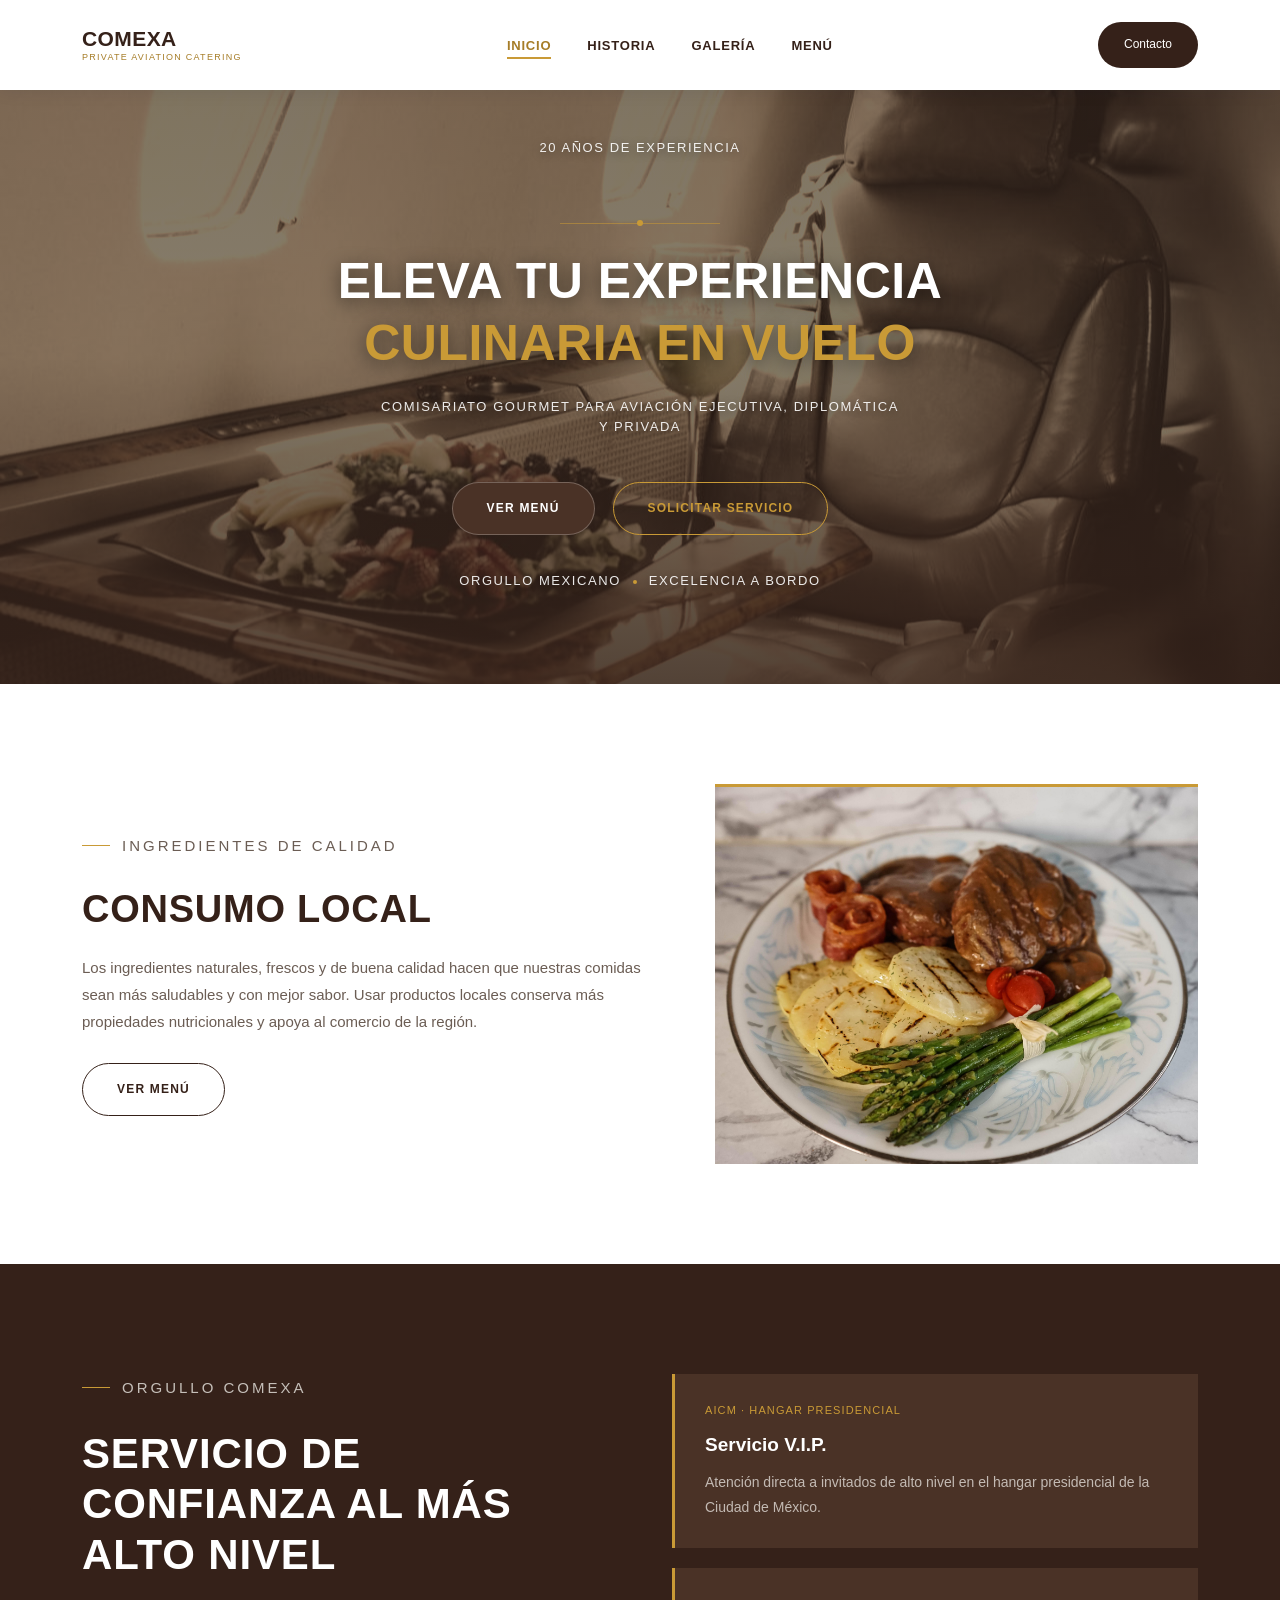
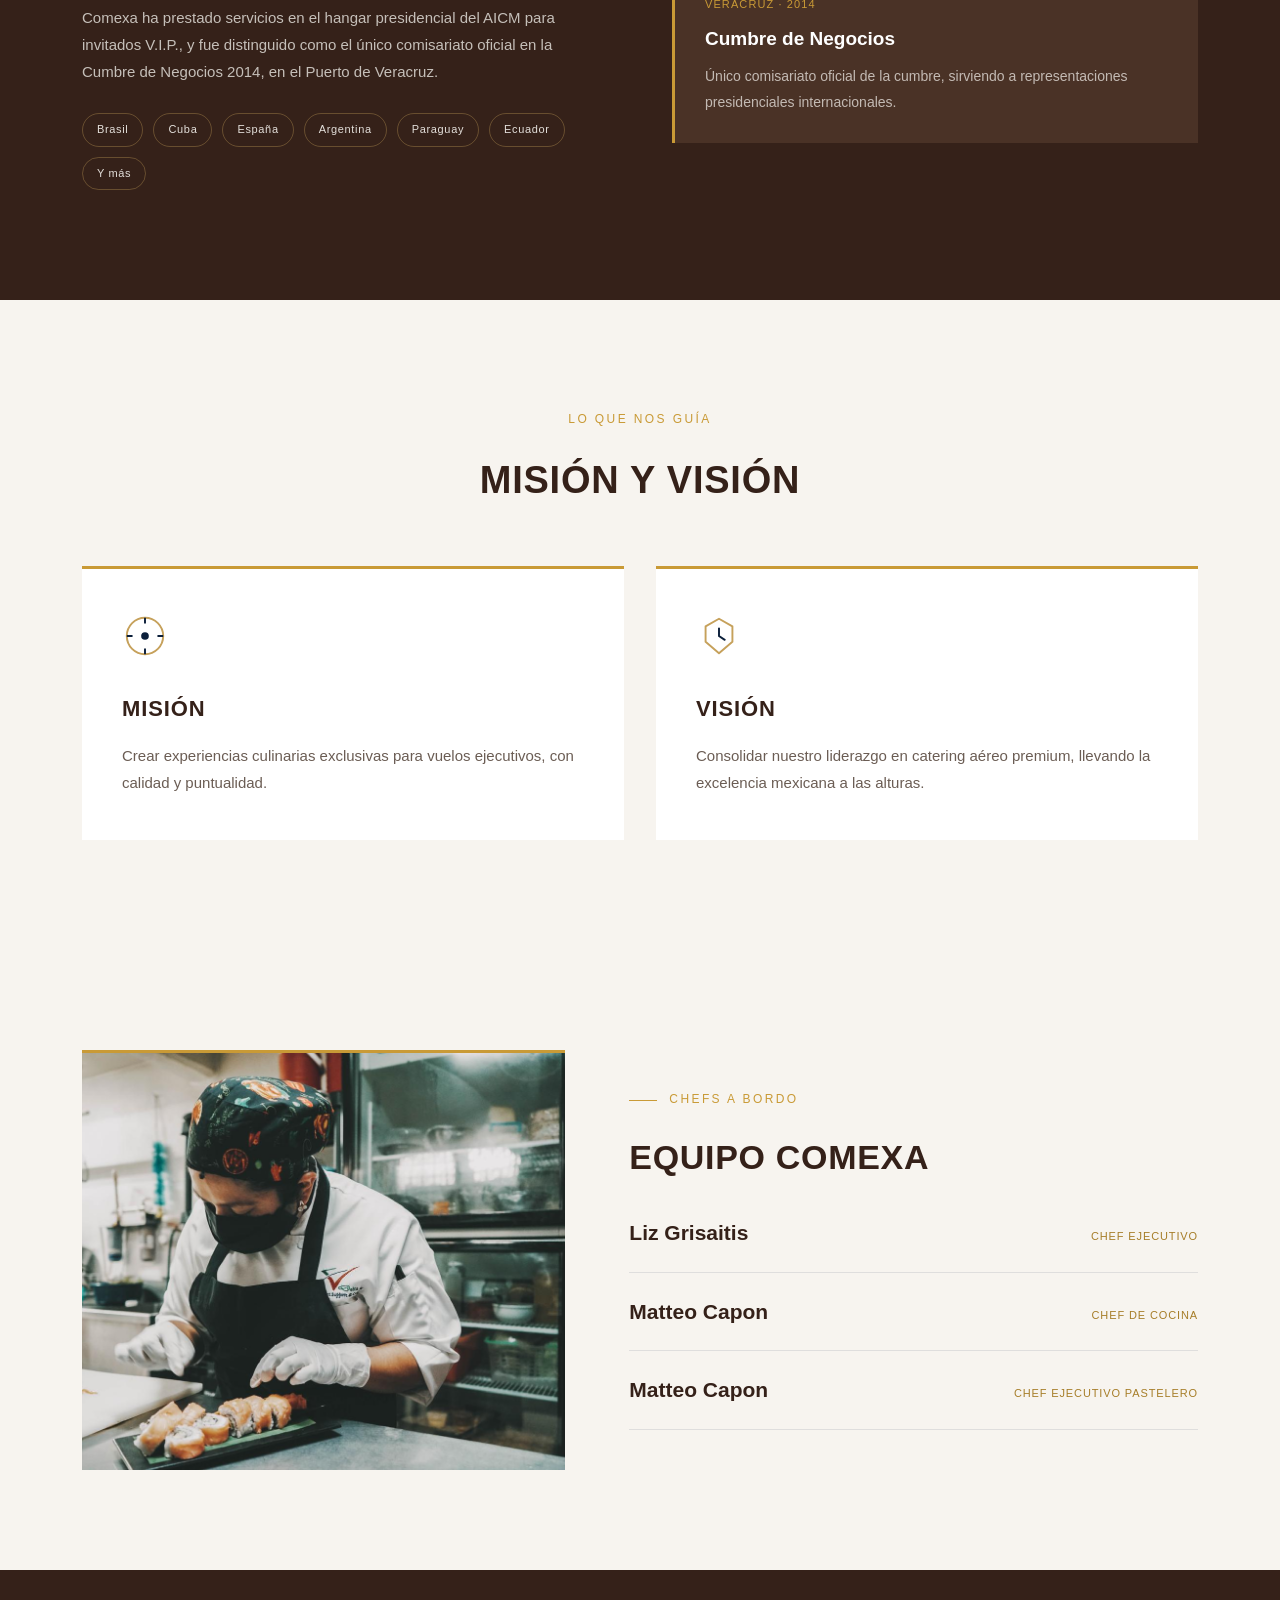
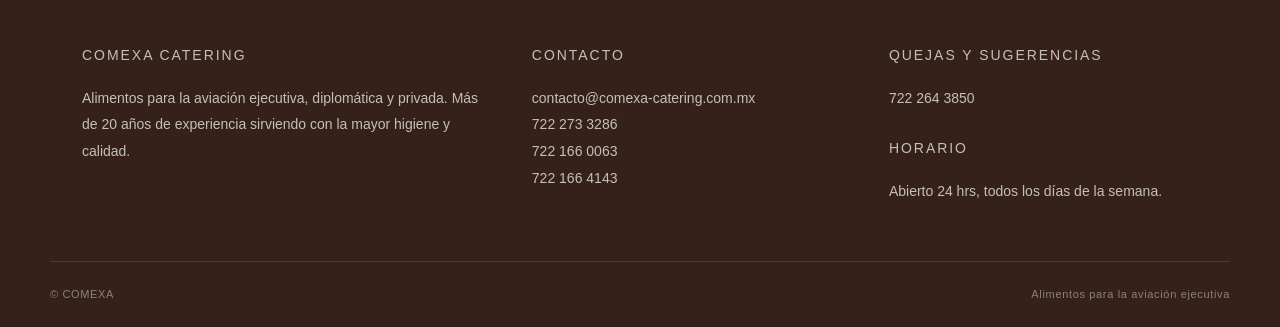
==== commit a2bd69ce: "cambios nav_bar & logo" ====
--- a/index.html
+++ b/index.html
@@ -4,8 +4,6 @@
 <meta charset="UTF-8">
 <meta name="viewport" content="width=device-width, initial-scale=1.0">
 <title>COMEXA CATERING — Alimentos para la Aviación Ejecutiva</title>
-<link rel="preconnect" href="https://fonts.googleapis.com">
-<link href="https://fonts.googleapis.com/css2?family=Spectral:wght@400;500;600;700&family=Manrope:wght@400;500;600;700;800&family=IBM+Plex+Mono:wght@400;500&display=swap" rel="stylesheet">
 <link rel="stylesheet" href="css/styles.css">
 </head>
 <body>
@@ -13,8 +11,8 @@
   <nav class="navbar">
     <div class="container">
       <a href="index.html" class="logo">
-        <img src="images/logo.png" alt="Comexa Catering" class="logo-mark">
-        <!-- <span class="logo-text">COMEXA<span>CATERING AVIACIÓN EJECUTIVA</span></span> -->
+        <!--img src="images/logo.png" alt="Comexa Catering" class="logo-mark"-->
+        <span class="logo-text">COMEXA<span>PRIVATE AVIATION CATERING</span></span>
       </a>
 
       <ul class="nav-links" id="navLinks">
@@ -22,10 +20,9 @@
         <li><a href="historia.html">Historia</a></li>
         <li><a href="galeria.html">Galería</a></li>
         <li><a href="menu_comexa.pdf" target="_blank" rel="noopener">Menú</a></li>
-        <li><a href="novedades.html">Novedades</a></li>
-        <li><a href="portal-clientes.html">Portal Clientes</a></li>
-        <li><a href="qr.html">Redes</a></li>
-
+        <!-- <li><a href="novedades.html">Novedades</a></li> -->
+        <!-- <li><a href="portal-clientes.html">Portal Clientes</a></li> -->
+        <!-- <li><a href="qr.html">Redes</a></li> -->
       </ul>
 
       <a href="#contacto" class="nav-cta">Contacto</a>
@@ -39,12 +36,14 @@
   <section class="hero" id="inicio">
     <div class="hero-content">
       <p class="hero-eyebrow">20 años de experiencia</p>
+      <div class="brand-divider" aria-hidden="true"><span></span></div>
       <h1>Eleva tu experiencia<br><em>culinaria en vuelo</em></h1>
       <p>Comisariato gourmet para aviación ejecutiva, diplomática y privada</p>
       <div class="hero-actions">
         <a href="menu_comexa.pdf" target="_blank" rel="noopener" class="btn btn-primary">Ver menú</a>
         <a href="#contacto" class="btn btn-outline">Solicitar servicio</a>
       </div>
+      <p class="hero-caption">Orgullo mexicano<span class="dot"></span>Excelencia a bordo</p>
     </div>
   </section>
 
@@ -105,7 +104,7 @@
             <path d="M24 5V11M24 37V43M5 24H11M37 24H43" stroke="#0B1F3A" stroke-width="2"/>
           </svg>
           <h3>Misión</h3>
-          <p>Ser la empresa proveedora de comisariato para aviones ejecutivos con la mayor higiene, la mejor calidad de insumos y excelente presentación, con el servicio siempre a tiempo y los precios más competitivos.</p>
+          <p>Crear experiencias culinarias exclusivas para vuelos ejecutivos, con calidad y puntualidad.</p>
         </div>
         <div class="mv-card">
           <svg class="mv-icon" viewBox="0 0 48 48" fill="none" xmlns="http://www.w3.org/2000/svg">
@@ -113,7 +112,7 @@
             <path d="M24 16V24L30 28" stroke="#0B1F3A" stroke-width="2" stroke-linecap="round"/>
           </svg>
           <h3>Visión</h3>
-          <p>Prestar el servicio de comisariato para las presentes y futuras generaciones de pilotos y pasajeros de aviones ejecutivos, conservando siempre el liderazgo en higiene, calidad y atención a nuestros clientes.</p>
+          <p>Consolidar nuestro liderazgo en catering aéreo premium, llevando la excelencia mexicana a las alturas.</p>
         </div>
       </div>
     </div>
@@ -121,7 +120,7 @@
 
   <section class="team">
     <div class="container">
-      <img src="images/equipo-comexa.jpeg" alt="Equipo Comexa" class="team-img">  <!-- CAMBIAR FOTO-->
+      <img src="images/equipo.jpg" alt="Equipo Comexa" class="team-img">
       <div>
         <p class="section-eyebrow">Chefs a bordo</p>
         <h2 style="font-family: var(--font-display); font-size: clamp(26px, 3vw, 34px); font-weight: 600; color: var(--navy); margin-bottom: 32px;">Equipo Comexa</h2>
@@ -152,9 +151,9 @@
       <div>
         <p class="footer-label">Contacto</p>
         <a href="mailto:contacto@comexa-catering.com.mx">contacto@comexa-catering.com.mx</a>
-        <p>722 273 3281</p>
         <p>722 273 3286</p>
-        <p>722 273 3566</p>
+        <p>722 166 0063</p>
+        <p>722 166 4143</p>
       </div>
       <div>
         <p class="footer-label">Quejas y sugerencias</p>
@@ -164,7 +163,7 @@
       </div>
     </div>
     <div class="footer-bottom container">
-      <span>© Comexa Catering — Todos los derechos reservados</span>
+      <span>© COMEXA</span>
       <span>Alimentos para la aviación ejecutiva</span>
     </div>
   </footer>
--- a/css/styles.css
+++ b/css/styles.css
@@ -1,17 +1,17 @@
 /* ============ 1. VARIABLES DE DISEÑO ============ */
   :root{
-    --navy: #0B1F3A;
-    --navy-light: #16305A;
-    --gold: #C6A15B;
-    --gold-dim: #A5854A;
-    --cream: #F6F4EF;
-    --ink: #1B1F27;
-    --slate: #5B6472;
+    --navy: #352119;
+    --navy-light: #4A3226;
+    --gold: #C99A36;
+    --gold-dim: #A67D28;
+    --cream: #F7F4EF;
+    --ink: #352119;
+    --slate: #6B5D54;
     --white: #FFFFFF;
 
-    --font-display: 'Spectral', serif;
-    --font-body: 'Manrope', sans-serif;
-    --font-mono: 'IBM Plex Mono', monospace;
+    --font-display: 'Helvetica Neue', Helvetica, Arial, sans-serif;
+    --font-body: 'Helvetica Neue', Helvetica, Arial, sans-serif;
+    --font-mono: 'Helvetica Neue', Helvetica, Arial, sans-serif;
   }
 
   *{ margin:0; padding:0; box-sizing:border-box; }
@@ -25,6 +25,13 @@
 
   a{ text-decoration:none; color:inherit; }
   img{ max-width:100%; display:block; }
+
+  /* Manual de marca COMEXA — Tipografía, punto 03:
+     "Títulos: Helvetica Bold, mayúsculas y espaciado amplio." */
+  h1, h2{
+    text-transform: uppercase;
+    letter-spacing: 0.02em;
+  }
 
   .container{
     max-width: 1180px;
@@ -189,13 +196,13 @@
   /* ============ 4. HERO ============ */
   .hero{
     position: relative;
-    min-height: clamp(440px, 62vh, 620px);
+    min-height: clamp(460px, 66vh, 660px);
     display: flex;
     align-items: center;
-    justify-content: flex-end;
+    justify-content: center;
     background: var(--navy);
     overflow: hidden;
-    text-align: left;
+    text-align: center;
   }
 
   .hero::before{
@@ -205,23 +212,65 @@
     background: url('../images/hero-bg.jpg');
     background-size: cover;
     background-position: center;
+    /* Tiñe cualquier fotografía a la paleta café/dorado de marca,
+       en vez de dejar sus colores originales (ej. tonos azules). */
+    filter: grayscale(0.5) sepia(0.55) saturate(1.3) brightness(0.85);
   }
 
   .hero::after{
     content:'';
     position: absolute;
     inset: 0;
-    background: linear-gradient(to right, transparent 0%, rgba(11,31,58,0.25) 45%, rgba(11,31,58,0.72) 72%, rgba(11,31,58,0.85) 100%);
+    background: linear-gradient(180deg, rgba(53,33,25,0.55) 0%, rgba(53,33,25,0.5) 45%, rgba(53,33,25,0.82) 100%);
   }
 
   .hero-content{
     position: relative;
     z-index: 2;
-    max-width: 680px;
-    padding: 0 60px 0 32px;
+    max-width: 720px;
+    padding: 0 32px;
     display: flex;
     flex-direction: column;
-    align-items: flex-start;
+    align-items: center;
+  }
+
+  .brand-divider{
+    width: 160px;
+    max-width: 50%;
+    height: 1px;
+    background: rgba(201,154,54,0.55);
+    position: relative;
+    margin: 20px auto 26px;
+  }
+
+  .brand-divider span{
+    position: absolute;
+    left: 50%;
+    top: 50%;
+    transform: translate(-50%, -50%);
+    width: 6px;
+    height: 6px;
+    border-radius: 50%;
+    background: var(--gold);
+  }
+
+  .hero-caption{
+    font-family: var(--font-mono);
+    font-size: 11px;
+    letter-spacing: 0.2em;
+    text-transform: uppercase;
+    color: var(--gold);
+    margin-top: 36px;
+  }
+
+  .hero-caption .dot{
+    display: inline-block;
+    width: 4px;
+    height: 4px;
+    border-radius: 50%;
+    background: var(--gold);
+    margin: 0 12px;
+    vertical-align: middle;
   }
 
   .hero-eyebrow{
@@ -230,7 +279,7 @@
     letter-spacing: 0.24em;
     color: rgba(255,255,255,0.9);
     text-transform: uppercase;
-    margin-bottom: 22px;
+    margin-bottom: 0;
     text-shadow: 0 2px 10px rgba(0,0,0,0.4);
   }
 
@@ -266,7 +315,7 @@
     display: flex;
     gap: 18px;
     flex-wrap: wrap;
-    justify-content: flex-start;
+    justify-content: center;
   }
 
   .btn{
@@ -1041,11 +1090,11 @@
   @media (max-width: 600px){
     .hero{
       min-height: auto;
-      align-items: flex-start;
+      align-items: center;
       padding: 56px 0 48px;
     }
     .hero::after{
-      background: linear-gradient(180deg, rgba(11,31,58,0.55) 0%, rgba(11,31,58,0.72) 60%, rgba(11,31,58,0.88) 100%);
+      background: linear-gradient(180deg, rgba(53,33,25,0.55) 0%, rgba(53,33,25,0.62) 60%, rgba(53,33,25,0.85) 100%);
     }
     .hero-content{
       max-width: 100%;
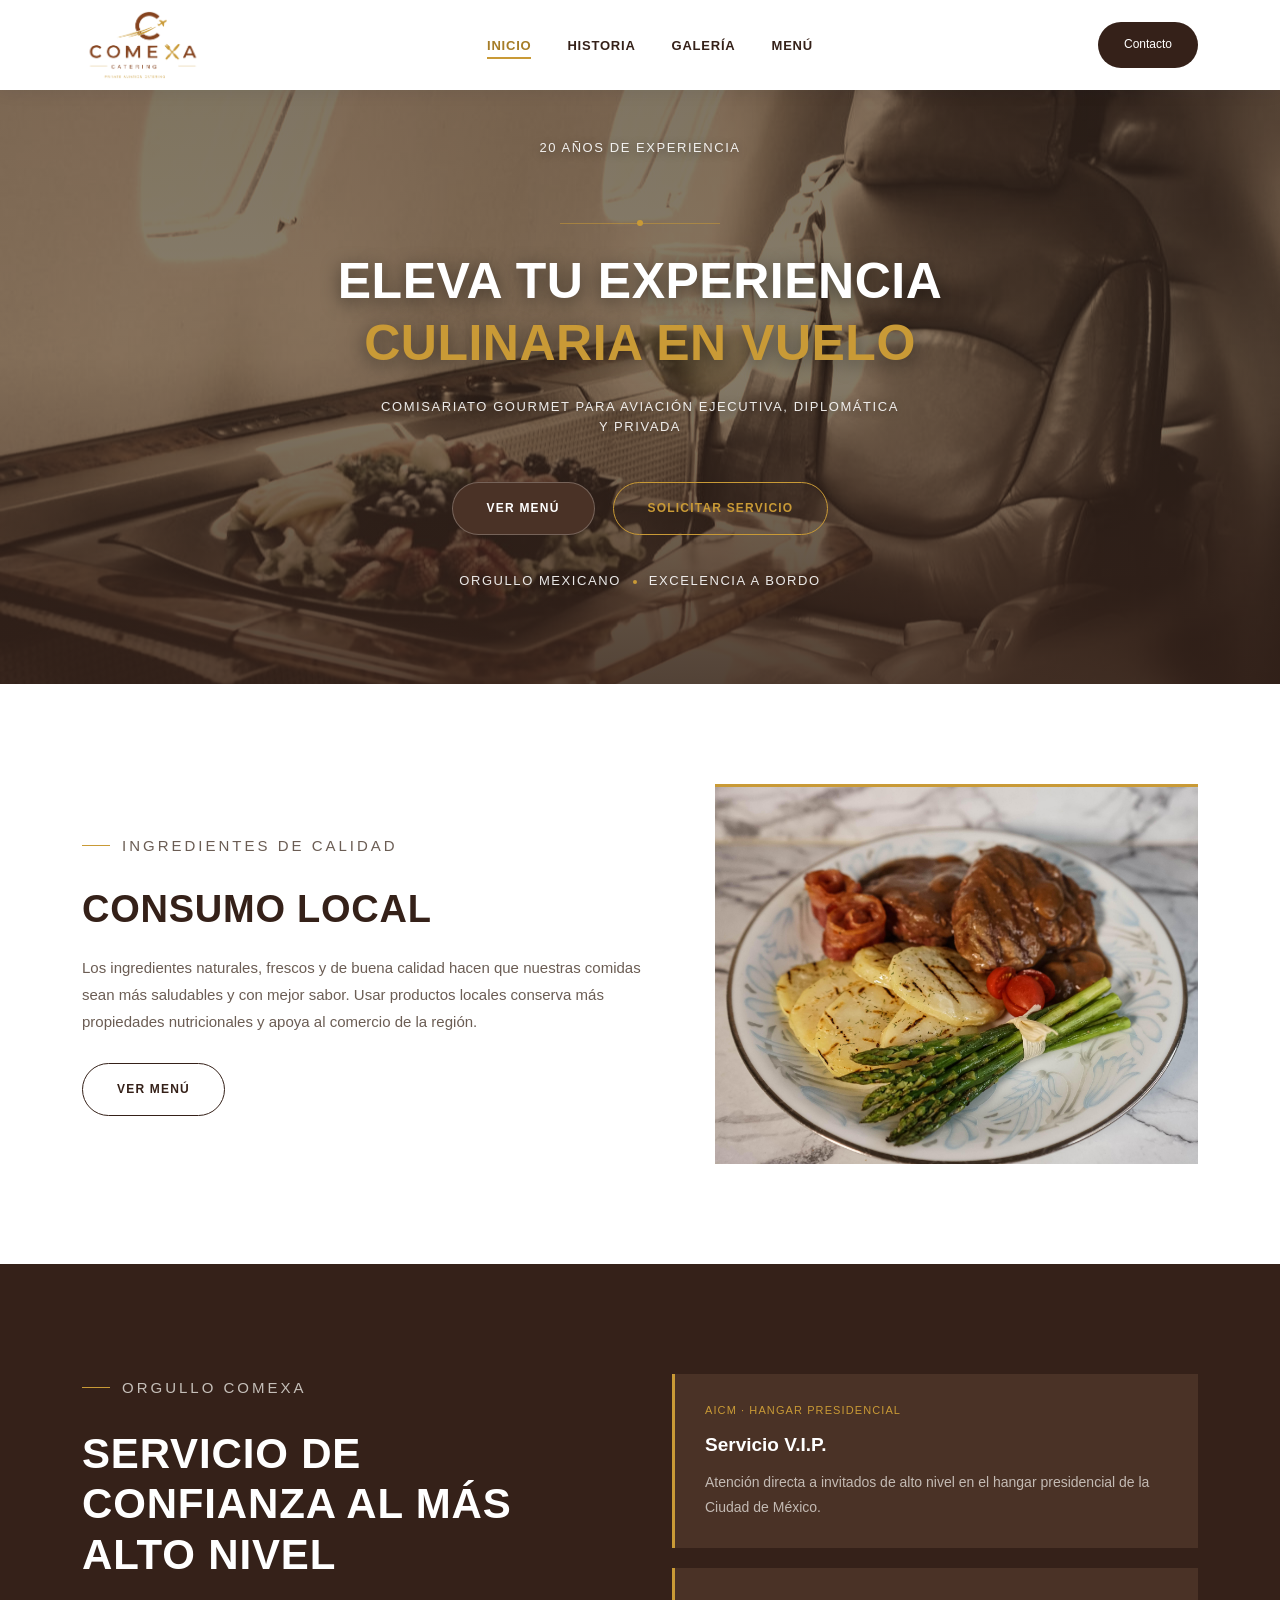
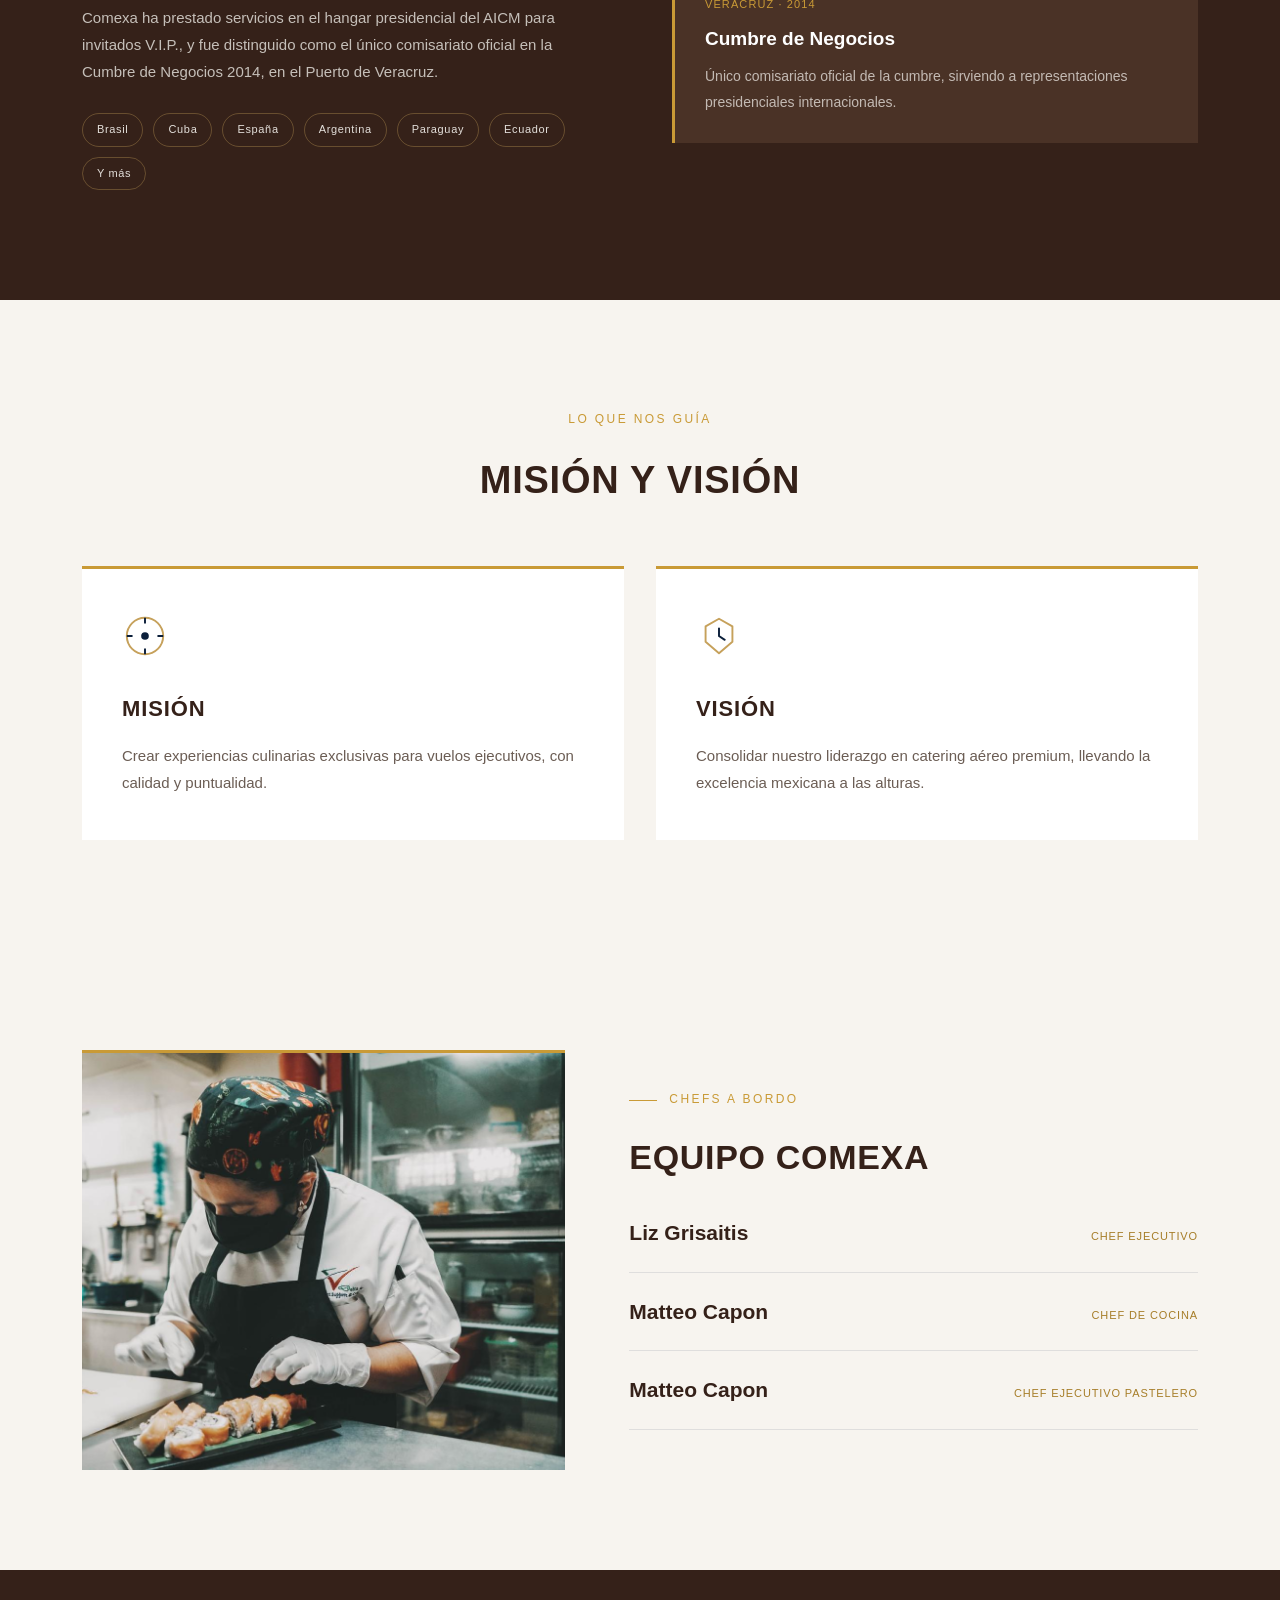
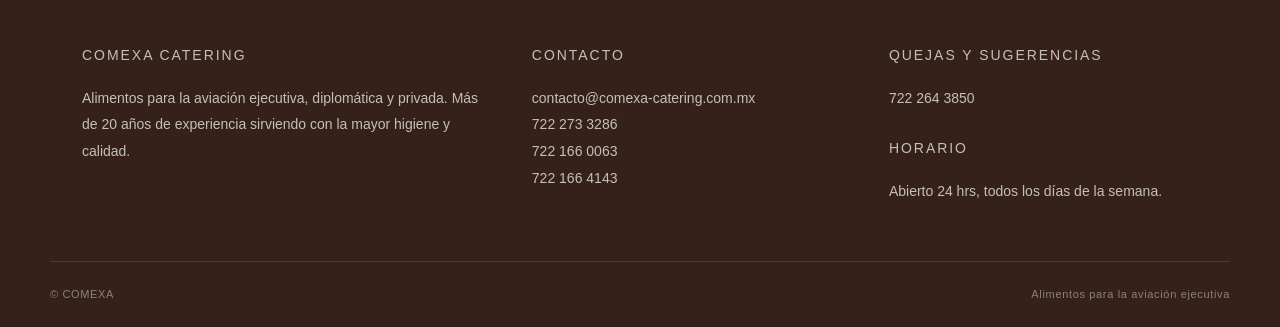
==== commit 8c179003: "actualizacion logo" ====
--- a/index.html
+++ b/index.html
@@ -11,8 +11,8 @@
   <nav class="navbar">
     <div class="container">
       <a href="index.html" class="logo">
-        <!--img src="images/logo.png" alt="Comexa Catering" class="logo-mark"-->
-        <span class="logo-text">COMEXA<span>PRIVATE AVIATION CATERING</span></span>
+        <img src="images/COMEXA_Logotipo_Horizontal.png" alt="Comexa Catering" class="logo-mark">
+        <!--span class="logo-text">COMEXA<span>PRIVATE AVIATION CATERING</span></!--span> -->
       </a>
 
       <ul class="nav-links" id="navLinks">
--- a/css/styles.css
+++ b/css/styles.css
@@ -90,8 +90,8 @@
   }
 
   .logo-mark{
-    width: 40px;
-    height: 40px;
+    width: 120px;
+    height: 120px;
     flex-shrink: 0;
     object-fit: contain;
   }
